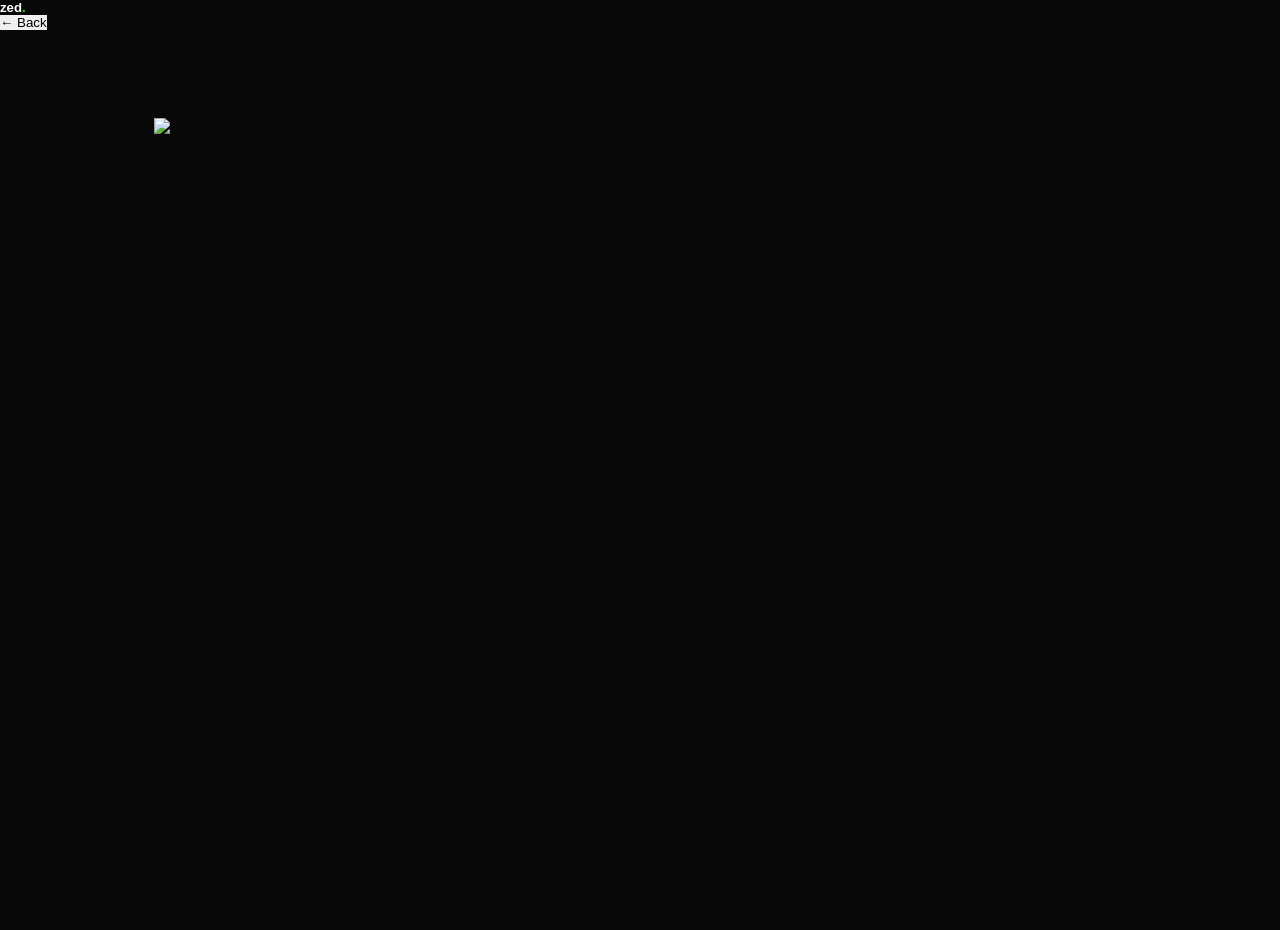
==== case.html @ 99a91a4c "Add files via upload" ====
<!DOCTYPE html>
<html lang="en">
<head>
  <meta charset="UTF-8">
  <title>Case Study</title>
  <meta name="viewport" content="width=device-width, initial-scale=1.0">
  <link rel="stylesheet" href="style.css">
</head>

<body>

<div class="transition"></div>

<header>
  <h2>zed<span>.</span></h2>

  <button class="back-btn magnetic" onclick="goBack()">← Back</button>
</header>

<section class="case">

  <h1 id="caseTitle"></h1>
  <p id="caseDesc"></p>

  <img class="case-img" src="public/inserts/brand identity (2).jpeg">

</section>

<script src="script.js"></script>
</body>
</html>
---- style.css ----
*{
    margin: 0;
    padding: 0;
    box-sizing: border-box;
    text-decoration: none;
    border: none;
    outline: none;
    scroll-behavior: smooth;
    font-family: "Poppins" , sans-serif;
}

:root{
    --bg-color:#080808;
    --second-bg-color:#131313;
    --text-color: white;
    --main-color:#15ff00;
}

html{
    font-size: 60%;
    overflow-x: hidden;
}

body{
    background: var(--bg-color);
    color: var(--text-color);
}

.header{
    position: fixed;
    top: 0;
    left: 0;
    width: 100%;
    padding: 4rem 12% 4rem;
    background: rgb(0, 0, 0, 0.3);
    backdrop-filter: blur(10px);
    display: flex;
    justify-content: space-between;
    align-items: center;
    z-index: 5;
}

.logo{
    font-size: 3rem;
    color: var(--text-color);
    font-weight: 800;
    cursor: pointer;
    transition: 0.3s ease;
}

.logo:hover{
    transform: scale(1.1);
}

.logo span{
    text-shadow:  0 0 25px var(--main-color);
}

.navbar a{
    font-size:  1.8rem;
    color: var(--text-color);
    margin-left: 4rem;
    font-weight: 500;
    transition: 0.3s ease;
    border-bottom:  3px solid transparent;
}

.navbar a:hover,
.navbar a.active{
    color: var(--main-color);
    border-bottom:  3px solid var(--main-color);
}

#menu-icon{
    font-size: 3.6rem;
    color: var(--main-color);
    display: none;
}

section{
    min-height: 100vh;
    padding: 10rem 12% 10rem;
}

.home{
    display: flex;
    align-items: center;
    justify-content: center;
    gap: 15rem;
}

.home-content{
    display: flex;
    flex-direction: column;
    align-items: baseline;
    text-align: left; 
    justify-content: center;
    margin-top: 3rem;

}

span{
    color: var(--main-color);
}

.logo span{
    color: var(--main-color);
}

.home-content h3{
    margin-bottom: 2rem;
    margin-top: 1rem;
    font-size: 3.5rem;
}


.home-content h1{
    font-size: 7rem;
    font-weight: 700;
    margin-top: 1.5rem;
    line-height: 1;
}

.home-img{
    border-radius: 50%;
}

.home-img img{
     position: relative;
     top: 3rem;
     width: 20vw;
     border-radius: 50%;
     box-shadow:  0 0 25px var(--main-color);
     cursor: pointer;
     transition:  0.4s ease-in-out;
}

.home-img img:hover{
    box-shadow:  0 0 25px var(--main-color),
                 0 0 50px var(--main-color),
                 0 0 100px var(--main-color);
}

.home-content p {
    font-size: 1.5rem;
    font-weight: 500;
    line-height: 1.8;
    max-width: 1000px;
}

.social-icons a {
    display: inline-flex;
    justify-content: center;
    align-items: center;
    width: 4.5rem;
    height: 4.5rem;
    background: transparent;
    border: 2px solid var(--main-color);
    font-size: 2.5rem;
    border-radius: 50%;
    color: var(--main-color);
    margin: 3rem 1.5rem 3rem 0;
    transition: 0.3s ease-in-out;
}

.social-icons a:hover{
    color: var(--text-color);
     transform: scale(1.3)translateY(-5px);
     box-shadow: 0 0 25px var(--main-color);
     background-color: var(--main-color);
}

.btn{
    display: inline-block;
    padding: 1rem 2.8rem;
    background: var(--main-color);
    box-shadow:  0 0 25px var(--main-color);
     border-radius: 4rem;
     font-size: 1.6rem;
     color: black;
     border: 2px solid transparent;
     letter-spacing: 0.1rem;
     font-weight: 600;
     transition: 0.3s ease-in-out;
     cursor: pointer;
}

.btn:hover{
    transform: scale(1.05);
    box-shadow: 0 0 50px var(--main-color);
}

.btn-group{
    display: flex;
    align-items: center;
    gap: 1.5rem;
}

.btn-group a:nth-of-type(2){
    background-color: black;
    color: var(--main-color);
    border: 2px solid var(--main-color);
    box-shadow:  0 0 25px transparent;
}

.btn-group a:nth-of-type(2):hover{
    box-shadow: 0 0 25px var(--main-color);
    background-color: var(--main-color);
    color: black;
}

.text-animation{
    font-size: 34px;
    font-weight: 600;
    min-width: 280px;
}

.text-animation span{

    position: relative;
}

.text-animation span::before{
    content: "web Developer";
    color: var(--main-color);
    animation: words 20s infinite;
}

.text-animation span::after{
    content: "";
    background-color: var(--bg-color);
    position: absolute;
    width: calc(100% + 8px);
    height: 100%;
    border-left:  3px solid var(--bg-color);
    right: -8px;
    animation: cursor 0.6s infinite, typing 20s steps(14) infinite;
}

@keyframes cursor{
    to{
        border-left:  2px solid var(--main-color);
    }
}

@keyframes words{
    0%,
    20%{
        content: "Frontend Designer";
    }
    21%,
    40%{
        content: "Web Designer";
    }
    41%,
    60%
    {
        content: "Graphic Designer";
    }
    61%,
    80%{
        content: "Web Developer";
    }
    81%,
    100%{
        content: "Software Tester";
    }
}

@keyframes typing{
    10%, 
    15%,
    30%,
    35%,
    50%,
    55%,
    70%,
    75%,
    90%,
    95%{
        width: 0;
    }

    5%,
    20%,
    25%,
    40%,
    45%,
    60%,
    65%,
    80%,
    85%{
        width: calc(100% + 8px);
    }
}




.heading{
    font-size: 8rem;
    text-align: center;
    margin: 5rem 0 ;
}

.education{
    padding: 100px 15px;
    background: var(--second-bg-color);
}
.education h2{
    margin-bottom: 5rem;
}

.timeline-items{
    max-width: 1200px;
    margin: auto;
    display: flex;
    flex-wrap: wrap;
    position: relative;
}

.timeline-items::before{
    content: "";
    position: absolute;
    width: 5px;
    height: 100%;
    background-color: var(--main-color);
    left: calc(50% - 1px);
}

.timeline-item{
    margin-bottom: 40px;
    width: 100%;
    position: relative;
}

.timeline-item:last-child{
    margin-bottom: 0;
}

.timeline-item:nth-child(odd){
    padding-right: calc(50% +30px);
    text-align: right;

}

.timeline-item:nth-child(even){
    padding-left: calc(50% + 30px);

}

.timeline-dot{
    height: 21px;
    width: 21px;
    background-color: var(--main-color);
    box-shadow: 0 0 25px var(--main-color),
                0 0 50px var(--main-color);
    position: relative;
    left: calc(50% - 8px);
    border-radius: 50%;
    top: 10px;
}

.timeline-date{
    font-size: 20px;
    font-weight: 800;
    color: white;
    margin: 6px 0 15px;
}

.timeline-content{
    background-color: var(--bg-color);
    border: 3px solid var(--main-color);
    padding: 30px 50px;
    border-radius: 4rem;
    box-shadow: 0 0 10px var(--main-color);
    cursor: pointer;
    transition: 0.3s ease-in-out;
}

.timeline-content:hover{
    transform: scale(1.05);
    box-shadow: 0 0 25px var(--main-color);
}
.timeline-content h3{
    font-size: 20px;
    color: white;
    margin: 0 0 10px;
    font-weight: 500;
}

.timeline-content p {
    color: white;
    font-size: 16px;
    font-weight: 300;
    line-height: 22px;
}


::-webkit-scrollbar{
    width: 15px;
}
::-webkit-scrollbar-thumb{
    background-color: var(--main-color);
}

::-webkit-scrollbar-track{
    background-color: var(--bg-color);
    width: 50px;
}

.services{
    background:  var(--bg-color);
    color: black;
}

.services h2{
    margin-bottom: 5rem;
    color: white;
}

.services-container{
    display: grid;
    grid-template-columns: repeat(2,left);
    align-items: center;
    gap: 2.5rem;
}


.services-box{
    background-color: var(--main-color);
    height: 300px;
    border-radius: 3rem;
    border:  5px solid transparent;
    cursor: pointer;
     transition: 0.4s ease-in-out;
}

.services-box:hover{
    background: white;
    color: black;
    border: 5px solid var(--main-color);
    transform: calc(1.03);
}

.services-box .services-info{
    display: flex;
    flex-direction: column;
    text-align: left;
    max-height: 200px;
    justify-content: baseline;
    padding: 5rem 5rem;
}

.services-info h4{
    font-size: 3rem;
    font-weight: 800;
    line-height: 2;
}

.services-info p{
    font-size: 1.6rem;
    font-weight: 600;
    max-height: 100px;
    line-height: 1.7;
    margin: auto;
}


.testimonials{
    background: var(--second-bg-color);
}

.testimonials-box{
    background-size: cover;
    display: flex;
    align-items: center;
    justify-content: center;
    flex-direction: column;
}

.testimonials .heading{
    margin-bottom: 5rem;

}

.testimonials-box img{
    width: 15rem;
    border-radius: 50%;
    border: 3px solid var(--main-color);
    box-shadow: 0 0 25px var(--bg-color);

}

.wrapper{
    display: grid;
    grid-template-columns: repeat(3,1fr);
    gap: 3rem;
}

.testimonials-item{

    min-height: 550px;
    max-width: 450px;
    background: rgb(0, 0, 0, 0.7);
    border: 3px solid rgb(238, 238, 238. 0.2);
    border-radius: 2rem;
    margin: 0 2rem;
    padding: 30px 60p;
    cursor: pointer;
    display: flex;
    flex-direction: column;
    align-items: center;
    justify-content: center;
    text-align: center;
    gap: 1.5rem;
    color: white;
    transition: 0.4s ease-in-out;

}


.testimonials-item:hover{
    border: 3px solid var(--main-color);
    transform: translateY(-10px) calc(1.03);
    box-shadow: 0 0 50px var(--main-color);
}

.testimonials-item h2{
    font-size: 2.8rem;
}

.testimonials-item p{
    font-size: 1.3rem;
}

#star{
    color: gold;
    font-family: 2rem;
}

.contact{
    background-color: var(--bg-color);
}

.contact h2{
    margin-bottom: 3rem;
    color: white;
}

.contact form{
    display: flex;
    align-items: center;
    justify-content: center;
    gap: 3rem;
    margin:  5rem auto;
    text-align: center;
}

.contact form .input-box{
    display: flex;
    justify-content: center;
     flex-wrap: wrap;
}

.contact form .input-box input,
.contact form textarea{
    width: 100%;
    padding: 2.5rem;
    font-size: 1.8rem;
    color: var(--text-color);
    background: var(--bg-color);
    border-radius: 2rem;
    border: 2px solid var(--second-bg-color);
    margin: 1.5rem 0;
    resize: none;
}

.contact form .btn{
     margin-top: 2rem;
}
.footer{
    position: relative;
    bottom: 0;
    width: 100%;
    padding: 40px 0;
    background-color: var(--second-bg-color);
}

.footer .social{
    text-align: center;
    padding-bottom: 25px;
    color: var(--main-color);
}


.footer .social a{
    font-size: 25px;
    color: var(--main-color);
    border: 2px solid var(--main-color);
    width: 42px;
    height: 42px;
    line-height: 42px;
    display: inline-block;
    text-align: center;
    border-radius: 50%;
    margin: 0 10px;
    transition: 0.3s ease-in-out;
}

.footer .cocial a:hover{
    transform: scale(1.2) translateY(-10px);
    background-color: var(--main-color);
    background: black;
    box-shadow: 0 0 25px var(--main-color);
}
.footer ul{
    margin-top: 0;
    padding: 0;
    font-size: 18px;
    line-height: 1.6;
    margin-bottom: 0;
    text-align: center;
}


.footer ul li a{
    color: wheat;
    border-bottom:  3px solid transparent;
     transition:  0.3s ease-in-out;
}

.footer ul li a:hover{
     border-bottom: 3px solid var(--main-color);
}

.footer ul li{
    display: inline-block;
    padding: 0 15px;
}

.footer .coptyight {
    margin-top: 50px;
     text-align: center;
     font-size: 16px;
     color: wheat;
}

@media(max-width:1285px){
    html{
        font-size: 55%;
    }
    .services-container{
        padding-bottom: 7rem;
        grid-template-columns: repeat(2,1fr);
        margin: 0 5rem;
    }
}

@media(max-width:991) {
    .header{
        padding: 2rem 3%;
    }
    section{
        padding: 10rem 3% 2rem;
    }
    .timeline-items::before{
        left: 7px;
    }
    .timeline-item:nth-child(odd){
        padding-right: 0;
        text-align: left;
    }
    .timeline-item:nth-child(odd),
    .timeline-item:nth-child(even){
        padding-left: 37px;
    }
    .timeline-dot{
        left: 0;
    }
    .services{
        padding-bottom: 7rem;
    }
    .testimonials .wrapper{
        grid-template-columns: repeat(1,1fr);
    }
    .contact form{
        flex-direction: column;
    }
    .footer{
        padding: 2rem 3%;
    }
    }
    

    @media(max-width:895px){
        #menu-icon{
            display: block;
        }
        .navbar{
            position: absolute;
            top: 100%;
            right: 0;
            width: 50%;
            padding: 1rem 3%;
            background: rgb(0, 0, 0, 0.8);
            backdrop-filter: blur(20px);
            border-bottom-left-radius: 2rem;
            border-left: 2px solid var(--main-color);
            border-bottom: 2px solid var(--main-color);
            display: none;
        }

        .navbar .active{
            display: block;

        }

        .navbar a{
            display: block;
            font-size: 2rem;
            margin: 3rem 0;
            color: white;
        }

        .home{
            flex-direction: column-reverse;
            margin: 5rem 4rem;
        }
        .home-content h3{
            font-size: 2.6rem;

        }
        .home-content h1{
            font-size: 8rem;
            margin-top: 3rem;
        }

        .home-content p{
            max-width: 600px;
            margin: 0 auto;
        }
        .home-img img{
            width: 56vw;
        }
        .services h2{
            margin-bottom:  3rem;
        }
        .services-container{
            grid-template-columns: repeat(1,1fr);
        }

    }
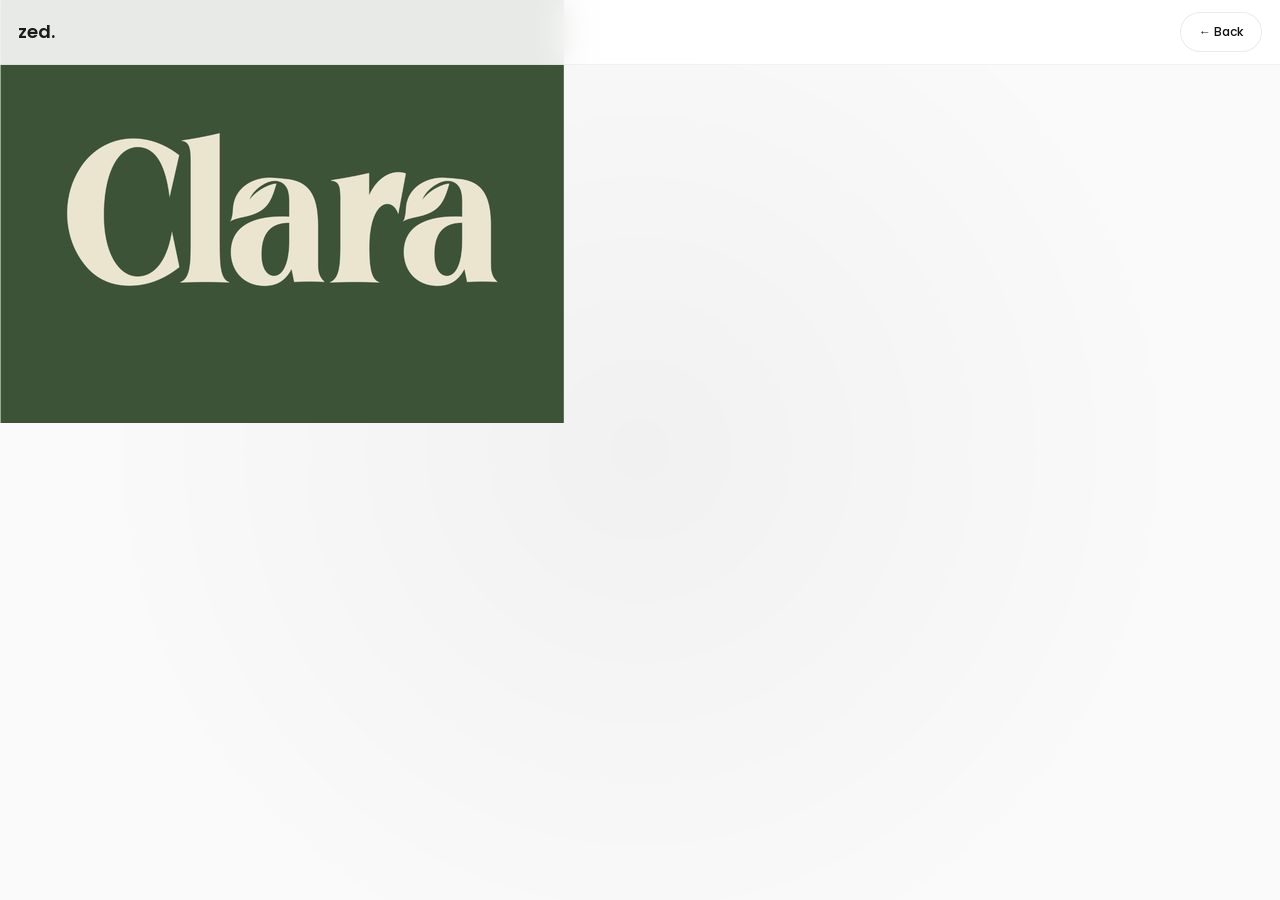
==== commit fe6da203: "Upgrade and fix: modern meta/OG tags, a11y, responsive CSS, JS bug fixes, READMEs; build fixes for a" ====
--- a/case.html
+++ b/case.html
@@ -2,12 +2,22 @@
 <html lang="en">
 <head>
   <meta charset="UTF-8">
-  <title>Case Study</title>
+  <title>Case Study — Zed | Graphic Designer</title>
   <meta name="viewport" content="width=device-width, initial-scale=1.0">
+  <meta name="description" content="Case study of a design project by Zed.">
+  <meta property="og:title" content="Case Study — Zed | Graphic Designer">
+  <meta property="og:description" content="Case study of a design project by Zed.">
+  <meta property="og:type" content="website">
+  <meta name="twitter:card" content="summary_large_image">
+  <meta name="twitter:title" content="Case Study — Zed | Graphic Designer">
+  <meta name="twitter:description" content="Case study of a design project by Zed.">
+  <link rel="icon" href="data:image/svg+xml,%3Csvg xmlns='http://www.w3.org/2000/svg' viewBox='0 0 64 64'%3E%3Crect width='64' height='64' rx='12' fill='%23080808'/%3E%3Ctext x='32' y='44' font-family='Arial' font-size='40' font-weight='700' fill='%2315ff00' text-anchor='middle'%3EZ%3C/text%3E%3C/svg%3E">
   <link rel="stylesheet" href="style.css">
 </head>
 
 <body>
+
+<a href="#main-content" class="skip-link">Skip to main content</a>
 
 <div class="transition"></div>
 
@@ -17,14 +27,18 @@
   <button class="back-btn magnetic" onclick="goBack()">← Back</button>
 </header>
 
+<main id="main-content">
+
 <section class="case">
 
   <h1 id="caseTitle"></h1>
   <p id="caseDesc"></p>
 
-  <img class="case-img" src="public/inserts/brand identity (2).jpeg">
+  <img class="case-img" src="brand identity (2).jpeg" alt="Case study of the brand identity project">
 
 </section>
+
+</main>
 
 <script src="script.js"></script>
 </body>
--- a/style.css
+++ b/style.css
@@ -1,777 +1,521 @@
-*{
-    margin: 0;
-    padding: 0;
-    box-sizing: border-box;
-    text-decoration: none;
-    border: none;
-    outline: none;
-    scroll-behavior: smooth;
-    font-family: "Poppins" , sans-serif;
-}
-
-:root{
-    --bg-color:#080808;
-    --second-bg-color:#131313;
-    --text-color: white;
-    --main-color:#15ff00;
-}
-
-html{
-    font-size: 60%;
-    overflow-x: hidden;
-}
-
-body{
-    background: var(--bg-color);
-    color: var(--text-color);
-}
-
-.header{
-    position: fixed;
-    top: 0;
-    left: 0;
-    width: 100%;
-    padding: 4rem 12% 4rem;
-    background: rgb(0, 0, 0, 0.3);
-    backdrop-filter: blur(10px);
+@import url('https://fonts.googleapis.com/css2?family=Poppins:wght@300;500;600&display=swap');
+
+/* =========================
+   RESET
+========================= */
+* {
+  margin: 0;
+  padding: 0;
+  box-sizing: border-box;
+  font-family: 'Poppins', sans-serif;
+}
+
+html {
+  scroll-behavior: smooth;
+}
+
+body {
+  background: #fafafa;
+  color: #1a1a1a;
+  overflow-x: hidden;
+  line-height: 1.6;
+  font-weight: 300;
+  font-size: 16px;
+}
+
+/* soft background glow */
+body::before {
+  content: "";
+  position: fixed;
+  inset: 0;
+  background: radial-gradient(circle at center, rgba(0,0,0,0.035), transparent 70%);
+  z-index: 0;
+  pointer-events: none;
+}
+
+/* =========================
+   GLOBAL LAYER
+========================= */
+header,
+.hero,
+.section,
+.cta,
+footer,
+.work,
+.case {
+  position: relative;
+  z-index: 10;
+}
+
+/* =========================
+   HEADER
+========================= */
+header {
+  position: fixed;
+  top: 0;
+  width: 100%;
+  padding: 12px 18px;
+
+  display: flex;
+  justify-content: space-between;
+  align-items: center;
+
+  background: rgba(255,255,255,0.88);
+  backdrop-filter: blur(16px);
+  border-bottom: 1px solid rgba(0,0,0,0.05);
+
+  z-index: 1000;
+}
+
+header h2 {
+  font-size: 18px;
+  font-weight: 600;
+}
+
+/* NAV */
+nav {
+  display: flex;
+  gap: 14px;
+}
+
+nav a {
+  text-decoration: none;
+  font-size: 13px;
+  color: #222;
+  opacity: 0.65;
+  transition: 0.2s;
+}
+
+nav a:hover {
+  opacity: 1;
+}
+
+/* MOBILE MENU */
+.menu-toggle {
+  display: none;
+  font-size: 26px;
+  cursor: pointer;
+}
+
+/* =========================
+   HERO
+========================= */
+.hero {
+  min-height: 90vh;
+  display: flex;
+  flex-direction: column;
+  justify-content: center;
+  align-items: center;
+  text-align: center;
+
+  padding: 110px 18px 40px;
+  gap: 12px;
+}
+
+.hero h1 {
+  font-size: clamp(28px, 6vw, 52px);
+  font-weight: 600;
+  line-height: 1.05;
+  letter-spacing: -0.5px;
+}
+
+.hero p {
+  margin-top: 10px;
+  font-size: 14px;
+  color: #555;
+  max-width: 520px;
+  line-height: 1.7;
+}
+
+/* =========================
+   SECTIONS
+========================= */
+.section {
+  padding: 60px 18px;
+  text-align: center;
+  display: flex;
+  flex-direction: column;
+  align-items: center;
+  gap: 10px;
+}
+
+.section h2 {
+  font-size: 20px;
+  margin-bottom: 10px;
+}
+
+.section p {
+  max-width: 600px;
+  color: #555;
+  line-height: 1.7;
+}
+
+/* =========================
+   BUTTONS
+========================= */
+button,
+.hero-button {
+  padding: 10px 18px;
+  border-radius: 999px;
+
+  background: rgba(255,255,255,0.65);
+  border: 1px solid rgba(0,0,0,0.08);
+
+  color: #111;
+  font-size: 12px;
+  font-weight: 500;
+
+  cursor: pointer;
+  transition: 0.25s ease;
+}
+
+button:hover,
+.hero-button:hover {
+  transform: translateY(-3px) scale(1.02);
+  background: rgba(255,255,255,0.9);
+}
+
+/* =========================
+   CTA SECTION
+========================= */
+.cta {
+  width: 100%;
+  padding: 80px 20px;
+
+  display: flex;
+  flex-direction: column;
+  align-items: center;
+  justify-content: center;
+
+  text-align: center;
+
+  background: #0b0b0b;
+  color: #fff;
+  gap: 12px;
+}
+
+.cta h2 {
+  font-size: clamp(22px, 4vw, 34px);
+  line-height: 1.2;
+}
+
+.cta p {
+  max-width: 600px;
+  color: rgba(255,255,255,0.75);
+  line-height: 1.7;
+}
+
+.cta button {
+  background: #fff;
+  color: #000;
+  border: none;
+}
+
+/* =========================
+   CONTACT
+========================= */
+.contact {
+  text-align: center;
+}
+
+.contact input,
+.contact textarea {
+  width: 100%;
+  margin-top: 10px;
+  padding: 12px;
+
+  border-radius: 10px;
+  border: 1px solid rgba(0,0,0,0.12);
+
+  background: #fff;
+  color: #111;
+  font-size: 14px;
+}
+
+.contact textarea {
+  min-height: 120px;
+}
+
+/* SEND BUTTON (BLACK FIX) */
+.contact button {
+  background: #000;
+  color: #fff;
+  border: none;
+}
+
+/* =========================
+   PORTFOLIO
+========================= */
+.portfolio {
+  display: grid;
+  grid-template-columns: repeat(auto-fit, minmax(220px, 1fr));
+  gap: 14px;
+  max-width: 1100px;
+  margin: auto;
+}
+
+.card {
+  border-radius: 14px;
+  overflow: hidden;
+  background: #fff;
+  border: 1px solid rgba(0,0,0,0.06);
+  box-shadow: 0 10px 25px rgba(0,0,0,0.06);
+  transition: 0.25s ease;
+}
+
+.card:hover {
+  transform: translateY(-5px);
+  box-shadow: 0 18px 40px rgba(0,0,0,0.12);
+}
+
+.card img {
+  width: 100%;
+  display: block;
+}
+
+.card h3 {
+  padding: 10px 12px;
+  font-size: 13px;
+  font-weight: 500;
+}
+
+/* =========================
+   WORK GRID
+========================= */
+.work {
+  padding: 90px 16px 50px;
+  text-align: center;
+}
+
+.work-grid {
+  display: grid;
+  grid-template-columns: repeat(4, 1fr);
+  gap: 14px;
+  max-width: 1200px;
+  margin: auto;
+}
+
+.work-card {
+  border-radius: 14px;
+  overflow: hidden;
+  background: #fff;
+  box-shadow: 0 10px 25px rgba(0,0,0,0.06);
+}
+
+.work-card img {
+  width: 100%;
+  height: 220px;
+  object-fit: cover;
+}
+
+.work-card h3 {
+  padding: 10px 12px 4px;
+  font-size: 13px;
+}
+
+.work-card p {
+  padding: 0 12px 12px;
+  font-size: 12px;
+  color: #666;
+  line-height: 1.5;
+}
+
+/* =========================
+   FOOTER
+========================= */
+footer {
+  text-align: center;
+  padding: 25px;
+  font-size: 12px;
+  color: #888;
+}
+
+/* =========================
+   RESPONSIVE
+========================= */
+@media (max-width: 768px) {
+
+  .hero h1 {
+    font-size: 34px;
+  }
+
+  nav {
+    display: none;
+    position: absolute;
+    top: 60px;
+    right: 10px;
+    flex-direction: column;
+    background: #fff;
+    padding: 12px;
+    border-radius: 12px;
+    box-shadow: 0 10px 30px rgba(0,0,0,0.1);
+  }
+
+  nav.active {
     display: flex;
-    justify-content: space-between;
-    align-items: center;
-    z-index: 5;
-}
-
-.logo{
-    font-size: 3rem;
-    color: var(--text-color);
-    font-weight: 800;
-    cursor: pointer;
-    transition: 0.3s ease;
-}
-
-.logo:hover{
-    transform: scale(1.1);
-}
-
-.logo span{
-    text-shadow:  0 0 25px var(--main-color);
-}
-
-.navbar a{
-    font-size:  1.8rem;
-    color: var(--text-color);
-    margin-left: 4rem;
-    font-weight: 500;
-    transition: 0.3s ease;
-    border-bottom:  3px solid transparent;
-}
-
-.navbar a:hover,
-.navbar a.active{
-    color: var(--main-color);
-    border-bottom:  3px solid var(--main-color);
-}
-
-#menu-icon{
-    font-size: 3.6rem;
-    color: var(--main-color);
-    display: none;
-}
-
-section{
-    min-height: 100vh;
-    padding: 10rem 12% 10rem;
-}
-
-.home{
-    display: flex;
-    align-items: center;
-    justify-content: center;
-    gap: 15rem;
-}
-
-.home-content{
-    display: flex;
-    flex-direction: column;
-    align-items: baseline;
-    text-align: left; 
-    justify-content: center;
-    margin-top: 3rem;
-
-}
-
-span{
-    color: var(--main-color);
-}
-
-.logo span{
-    color: var(--main-color);
-}
-
-.home-content h3{
-    margin-bottom: 2rem;
-    margin-top: 1rem;
-    font-size: 3.5rem;
-}
-
-
-.home-content h1{
-    font-size: 7rem;
-    font-weight: 700;
-    margin-top: 1.5rem;
-    line-height: 1;
-}
-
-.home-img{
-    border-radius: 50%;
-}
-
-.home-img img{
-     position: relative;
-     top: 3rem;
-     width: 20vw;
-     border-radius: 50%;
-     box-shadow:  0 0 25px var(--main-color);
-     cursor: pointer;
-     transition:  0.4s ease-in-out;
-}
-
-.home-img img:hover{
-    box-shadow:  0 0 25px var(--main-color),
-                 0 0 50px var(--main-color),
-                 0 0 100px var(--main-color);
-}
-
-.home-content p {
-    font-size: 1.5rem;
-    font-weight: 500;
-    line-height: 1.8;
-    max-width: 1000px;
-}
-
-.social-icons a {
-    display: inline-flex;
-    justify-content: center;
-    align-items: center;
-    width: 4.5rem;
-    height: 4.5rem;
-    background: transparent;
-    border: 2px solid var(--main-color);
-    font-size: 2.5rem;
-    border-radius: 50%;
-    color: var(--main-color);
-    margin: 3rem 1.5rem 3rem 0;
-    transition: 0.3s ease-in-out;
-}
-
-.social-icons a:hover{
-    color: var(--text-color);
-     transform: scale(1.3)translateY(-5px);
-     box-shadow: 0 0 25px var(--main-color);
-     background-color: var(--main-color);
-}
-
-.btn{
-    display: inline-block;
-    padding: 1rem 2.8rem;
-    background: var(--main-color);
-    box-shadow:  0 0 25px var(--main-color);
-     border-radius: 4rem;
-     font-size: 1.6rem;
-     color: black;
-     border: 2px solid transparent;
-     letter-spacing: 0.1rem;
-     font-weight: 600;
-     transition: 0.3s ease-in-out;
-     cursor: pointer;
-}
-
-.btn:hover{
-    transform: scale(1.05);
-    box-shadow: 0 0 50px var(--main-color);
-}
-
-.btn-group{
-    display: flex;
-    align-items: center;
-    gap: 1.5rem;
-}
-
-.btn-group a:nth-of-type(2){
-    background-color: black;
-    color: var(--main-color);
-    border: 2px solid var(--main-color);
-    box-shadow:  0 0 25px transparent;
-}
-
-.btn-group a:nth-of-type(2):hover{
-    box-shadow: 0 0 25px var(--main-color);
-    background-color: var(--main-color);
-    color: black;
-}
-
-.text-animation{
-    font-size: 34px;
-    font-weight: 600;
-    min-width: 280px;
-}
-
-.text-animation span{
-
-    position: relative;
-}
-
-.text-animation span::before{
-    content: "web Developer";
-    color: var(--main-color);
-    animation: words 20s infinite;
-}
-
-.text-animation span::after{
-    content: "";
-    background-color: var(--bg-color);
-    position: absolute;
-    width: calc(100% + 8px);
-    height: 100%;
-    border-left:  3px solid var(--bg-color);
-    right: -8px;
-    animation: cursor 0.6s infinite, typing 20s steps(14) infinite;
-}
-
-@keyframes cursor{
-    to{
-        border-left:  2px solid var(--main-color);
-    }
-}
-
-@keyframes words{
-    0%,
-    20%{
-        content: "Frontend Designer";
-    }
-    21%,
-    40%{
-        content: "Web Designer";
-    }
-    41%,
-    60%
-    {
-        content: "Graphic Designer";
-    }
-    61%,
-    80%{
-        content: "Web Developer";
-    }
-    81%,
-    100%{
-        content: "Software Tester";
-    }
-}
-
-@keyframes typing{
-    10%, 
-    15%,
-    30%,
-    35%,
-    50%,
-    55%,
-    70%,
-    75%,
-    90%,
-    95%{
-        width: 0;
-    }
-
-    5%,
-    20%,
-    25%,
-    40%,
-    45%,
-    60%,
-    65%,
-    80%,
-    85%{
-        width: calc(100% + 8px);
-    }
-}
-
-
-
-
-.heading{
-    font-size: 8rem;
-    text-align: center;
-    margin: 5rem 0 ;
-}
-
-.education{
-    padding: 100px 15px;
-    background: var(--second-bg-color);
-}
-.education h2{
-    margin-bottom: 5rem;
-}
-
-.timeline-items{
-    max-width: 1200px;
-    margin: auto;
-    display: flex;
-    flex-wrap: wrap;
-    position: relative;
-}
-
-.timeline-items::before{
-    content: "";
-    position: absolute;
-    width: 5px;
-    height: 100%;
-    background-color: var(--main-color);
-    left: calc(50% - 1px);
-}
-
-.timeline-item{
-    margin-bottom: 40px;
-    width: 100%;
-    position: relative;
-}
-
-.timeline-item:last-child{
-    margin-bottom: 0;
-}
-
-.timeline-item:nth-child(odd){
-    padding-right: calc(50% +30px);
-    text-align: right;
-
-}
-
-.timeline-item:nth-child(even){
-    padding-left: calc(50% + 30px);
-
-}
-
-.timeline-dot{
-    height: 21px;
-    width: 21px;
-    background-color: var(--main-color);
-    box-shadow: 0 0 25px var(--main-color),
-                0 0 50px var(--main-color);
-    position: relative;
-    left: calc(50% - 8px);
-    border-radius: 50%;
-    top: 10px;
-}
-
-.timeline-date{
-    font-size: 20px;
-    font-weight: 800;
-    color: white;
-    margin: 6px 0 15px;
-}
-
-.timeline-content{
-    background-color: var(--bg-color);
-    border: 3px solid var(--main-color);
-    padding: 30px 50px;
-    border-radius: 4rem;
-    box-shadow: 0 0 10px var(--main-color);
-    cursor: pointer;
-    transition: 0.3s ease-in-out;
-}
-
-.timeline-content:hover{
-    transform: scale(1.05);
-    box-shadow: 0 0 25px var(--main-color);
-}
-.timeline-content h3{
-    font-size: 20px;
-    color: white;
-    margin: 0 0 10px;
-    font-weight: 500;
-}
-
-.timeline-content p {
-    color: white;
-    font-size: 16px;
-    font-weight: 300;
-    line-height: 22px;
-}
-
-
-::-webkit-scrollbar{
-    width: 15px;
-}
-::-webkit-scrollbar-thumb{
-    background-color: var(--main-color);
-}
-
-::-webkit-scrollbar-track{
-    background-color: var(--bg-color);
-    width: 50px;
-}
-
-.services{
-    background:  var(--bg-color);
-    color: black;
-}
-
-.services h2{
-    margin-bottom: 5rem;
-    color: white;
-}
-
-.services-container{
-    display: grid;
-    grid-template-columns: repeat(2,left);
-    align-items: center;
-    gap: 2.5rem;
-}
-
-
-.services-box{
-    background-color: var(--main-color);
-    height: 300px;
-    border-radius: 3rem;
-    border:  5px solid transparent;
-    cursor: pointer;
-     transition: 0.4s ease-in-out;
-}
-
-.services-box:hover{
-    background: white;
-    color: black;
-    border: 5px solid var(--main-color);
-    transform: calc(1.03);
-}
-
-.services-box .services-info{
-    display: flex;
-    flex-direction: column;
-    text-align: left;
-    max-height: 200px;
-    justify-content: baseline;
-    padding: 5rem 5rem;
-}
-
-.services-info h4{
-    font-size: 3rem;
-    font-weight: 800;
-    line-height: 2;
-}
-
-.services-info p{
-    font-size: 1.6rem;
-    font-weight: 600;
-    max-height: 100px;
-    line-height: 1.7;
-    margin: auto;
-}
-
-
-.testimonials{
-    background: var(--second-bg-color);
-}
-
-.testimonials-box{
-    background-size: cover;
-    display: flex;
-    align-items: center;
-    justify-content: center;
-    flex-direction: column;
-}
-
-.testimonials .heading{
-    margin-bottom: 5rem;
-
-}
-
-.testimonials-box img{
-    width: 15rem;
-    border-radius: 50%;
-    border: 3px solid var(--main-color);
-    box-shadow: 0 0 25px var(--bg-color);
-
-}
-
-.wrapper{
-    display: grid;
-    grid-template-columns: repeat(3,1fr);
-    gap: 3rem;
-}
-
-.testimonials-item{
-
-    min-height: 550px;
-    max-width: 450px;
-    background: rgb(0, 0, 0, 0.7);
-    border: 3px solid rgb(238, 238, 238. 0.2);
-    border-radius: 2rem;
-    margin: 0 2rem;
-    padding: 30px 60p;
-    cursor: pointer;
-    display: flex;
-    flex-direction: column;
-    align-items: center;
-    justify-content: center;
-    text-align: center;
-    gap: 1.5rem;
-    color: white;
-    transition: 0.4s ease-in-out;
-
-}
-
-
-.testimonials-item:hover{
-    border: 3px solid var(--main-color);
-    transform: translateY(-10px) calc(1.03);
-    box-shadow: 0 0 50px var(--main-color);
-}
-
-.testimonials-item h2{
-    font-size: 2.8rem;
-}
-
-.testimonials-item p{
-    font-size: 1.3rem;
-}
-
-#star{
-    color: gold;
-    font-family: 2rem;
-}
-
-.contact{
-    background-color: var(--bg-color);
-}
-
-.contact h2{
-    margin-bottom: 3rem;
-    color: white;
-}
-
-.contact form{
-    display: flex;
-    align-items: center;
-    justify-content: center;
-    gap: 3rem;
-    margin:  5rem auto;
-    text-align: center;
-}
-
-.contact form .input-box{
-    display: flex;
-    justify-content: center;
-     flex-wrap: wrap;
-}
-
-.contact form .input-box input,
-.contact form textarea{
-    width: 100%;
-    padding: 2.5rem;
-    font-size: 1.8rem;
-    color: var(--text-color);
-    background: var(--bg-color);
-    border-radius: 2rem;
-    border: 2px solid var(--second-bg-color);
-    margin: 1.5rem 0;
-    resize: none;
-}
-
-.contact form .btn{
-     margin-top: 2rem;
-}
-.footer{
-    position: relative;
-    bottom: 0;
-    width: 100%;
-    padding: 40px 0;
-    background-color: var(--second-bg-color);
-}
-
-.footer .social{
-    text-align: center;
-    padding-bottom: 25px;
-    color: var(--main-color);
-}
-
-
-.footer .social a{
-    font-size: 25px;
-    color: var(--main-color);
-    border: 2px solid var(--main-color);
-    width: 42px;
-    height: 42px;
-    line-height: 42px;
-    display: inline-block;
-    text-align: center;
-    border-radius: 50%;
-    margin: 0 10px;
-    transition: 0.3s ease-in-out;
-}
-
-.footer .cocial a:hover{
-    transform: scale(1.2) translateY(-10px);
-    background-color: var(--main-color);
-    background: black;
-    box-shadow: 0 0 25px var(--main-color);
-}
-.footer ul{
-    margin-top: 0;
-    padding: 0;
-    font-size: 18px;
-    line-height: 1.6;
-    margin-bottom: 0;
-    text-align: center;
-}
-
-
-.footer ul li a{
-    color: wheat;
-    border-bottom:  3px solid transparent;
-     transition:  0.3s ease-in-out;
-}
-
-.footer ul li a:hover{
-     border-bottom: 3px solid var(--main-color);
-}
-
-.footer ul li{
-    display: inline-block;
-    padding: 0 15px;
-}
-
-.footer .coptyight {
-    margin-top: 50px;
-     text-align: center;
-     font-size: 16px;
-     color: wheat;
-}
-
-@media(max-width:1285px){
-    html{
-        font-size: 55%;
-    }
-    .services-container{
-        padding-bottom: 7rem;
-        grid-template-columns: repeat(2,1fr);
-        margin: 0 5rem;
-    }
-}
-
-@media(max-width:991) {
-    .header{
-        padding: 2rem 3%;
-    }
-    section{
-        padding: 10rem 3% 2rem;
-    }
-    .timeline-items::before{
-        left: 7px;
-    }
-    .timeline-item:nth-child(odd){
-        padding-right: 0;
-        text-align: left;
-    }
-    .timeline-item:nth-child(odd),
-    .timeline-item:nth-child(even){
-        padding-left: 37px;
-    }
-    .timeline-dot{
-        left: 0;
-    }
-    .services{
-        padding-bottom: 7rem;
-    }
-    .testimonials .wrapper{
-        grid-template-columns: repeat(1,1fr);
-    }
-    .contact form{
-        flex-direction: column;
-    }
-    .footer{
-        padding: 2rem 3%;
-    }
-    }
-    
-
-    @media(max-width:895px){
-        #menu-icon{
-            display: block;
-        }
-        .navbar{
-            position: absolute;
-            top: 100%;
-            right: 0;
-            width: 50%;
-            padding: 1rem 3%;
-            background: rgb(0, 0, 0, 0.8);
-            backdrop-filter: blur(20px);
-            border-bottom-left-radius: 2rem;
-            border-left: 2px solid var(--main-color);
-            border-bottom: 2px solid var(--main-color);
-            display: none;
-        }
-
-        .navbar .active{
-            display: block;
-
-        }
-
-        .navbar a{
-            display: block;
-            font-size: 2rem;
-            margin: 3rem 0;
-            color: white;
-        }
-
-        .home{
-            flex-direction: column-reverse;
-            margin: 5rem 4rem;
-        }
-        .home-content h3{
-            font-size: 2.6rem;
-
-        }
-        .home-content h1{
-            font-size: 8rem;
-            margin-top: 3rem;
-        }
-
-        .home-content p{
-            max-width: 600px;
-            margin: 0 auto;
-        }
-        .home-img img{
-            width: 56vw;
-        }
-        .services h2{
-            margin-bottom:  3rem;
-        }
-        .services-container{
-            grid-template-columns: repeat(1,1fr);
-        }
-
-    }
-
-
-
-
-
-
-
-
-
-
-
-
-
-
-
-
-
-
-
-
-
-
-
-
+  }
+
+  .menu-toggle {
+    display: block;
+  }
+
+  .work-grid {
+    grid-template-columns: repeat(2, 1fr);
+  }
+}
+
+@media (max-width: 480px) {
+
+  .work-grid {
+    grid-template-columns: 1fr;
+  }
+
+  .portfolio {
+    grid-template-columns: 1fr;
+  }
+
+  .hero {
+    padding-top: 120px;
+  }
+}
+/* =========================
+   WIPE REVEAL STYLE
+========================= */
+
+.reveal {
+  overflow: hidden;
+}
+
+/* line wrapper */
+.reveal-line {
+  position: relative;
+  display: inline-block;
+  overflow: hidden;
+}
+
+/* TEXT */
+.reveal-text {
+  display: inline-block;
+  position: relative;
+  z-index: 2;
+  opacity: 0;
+  animation: textAppear 0.6s ease forwards;
+}
+
+/* BLACK BOX */
+.reveal-box {
+  background: #000;
+  color: #fff;
+  padding: 6px 14px;
+  border-radius: 6px;
+}
+
+/* WIPE LAYER */
+.reveal-line::after {
+  content: "";
+  position: absolute;
+  inset: 0;
+  background: #000;
+  transform: translateX(0);
+  z-index: 3;
+
+  animation: wipe 0.9s ease forwards;
+}
+
+/* SECOND LINE (lighter wipe) */
+.reveal-line:nth-child(2)::after {
+  background: #111;
+  animation-delay: 0.2s;
+}
+
+.reveal-line:nth-child(2) .reveal-text {
+  animation-delay: 0.2s;
+}
+
+/* PARAGRAPH */
+p.reveal {
+  opacity: 0;
+  transform: translateY(15px);
+  animation: fadeUp 0.8s ease forwards;
+  animation-delay: 0.6s;
+}
+
+/* =========================
+   ANIMATIONS
+========================= */
+
+@keyframes wipe {
+  100% {
+    transform: translateX(100%);
+  }
+}
+
+@keyframes textAppear {
+  to {
+    opacity: 1;
+  }
+}
+
+@keyframes fadeUp {
+  to {
+    opacity: 1;
+    transform: translateY(0);
+  }
+}
+
+/* =========================
+   TEXT POLISH
+========================= */
+
+h1.reveal {
+  font-size: clamp(28px, 6vw, 52px);
+  line-height: 1.05;
+}
+
+p.reveal {
+  margin-top: 14px;
+  font-size: 14px;
+  color: #555;
+  max-width: 520px;
+}
+/* =========================
+   ACCESSIBILITY
+========================= */
+:focus-visible{
+  outline: 2px solid var(--main-color);
+  outline-offset: 3px;
+}
+:focus:not(:focus-visible){
+  outline: none;
+}
+.skip-link{
+  position: absolute;
+  top: -48px;
+  left: 16px;
+  z-index: 10000;
+  background: var(--main-color);
+  color: #080808;
+  padding: 10px 16px;
+  border-radius: 0 0 10px 10px;
+  font-size: 14px;
+  font-weight: 600;
+  transition: top 0.2s ease;
+}
+.skip-link:focus{
+  top: 0;
+}
+@media (prefers-reduced-motion: reduce){
+  html{
+    scroll-behavior: auto;
+  }
+  *,
+  *::before,
+  *::after{
+    animation-duration: 0.01ms !important;
+    animation-iteration-count: 1 !important;
+    transition-duration: 0.01ms !important;
+  }
+  .skip-link{
+    transition: none;
+  }
+}
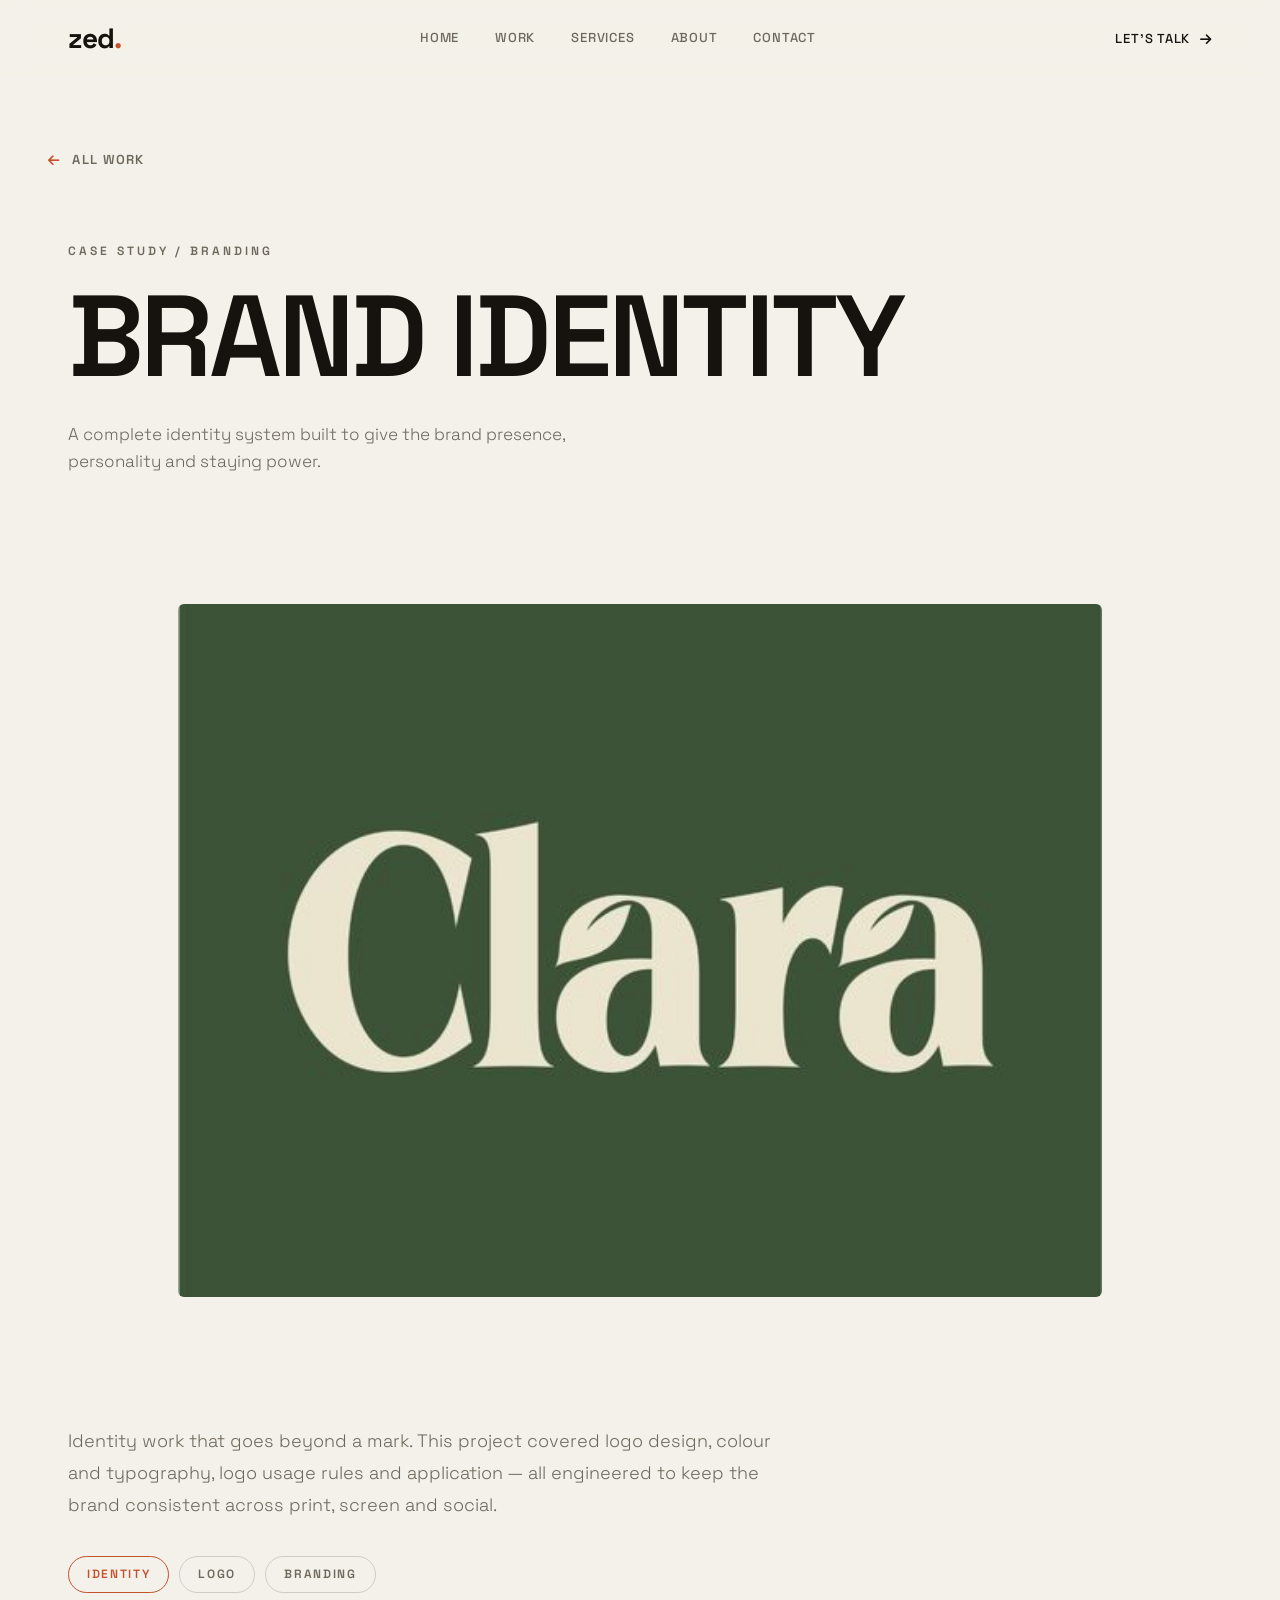
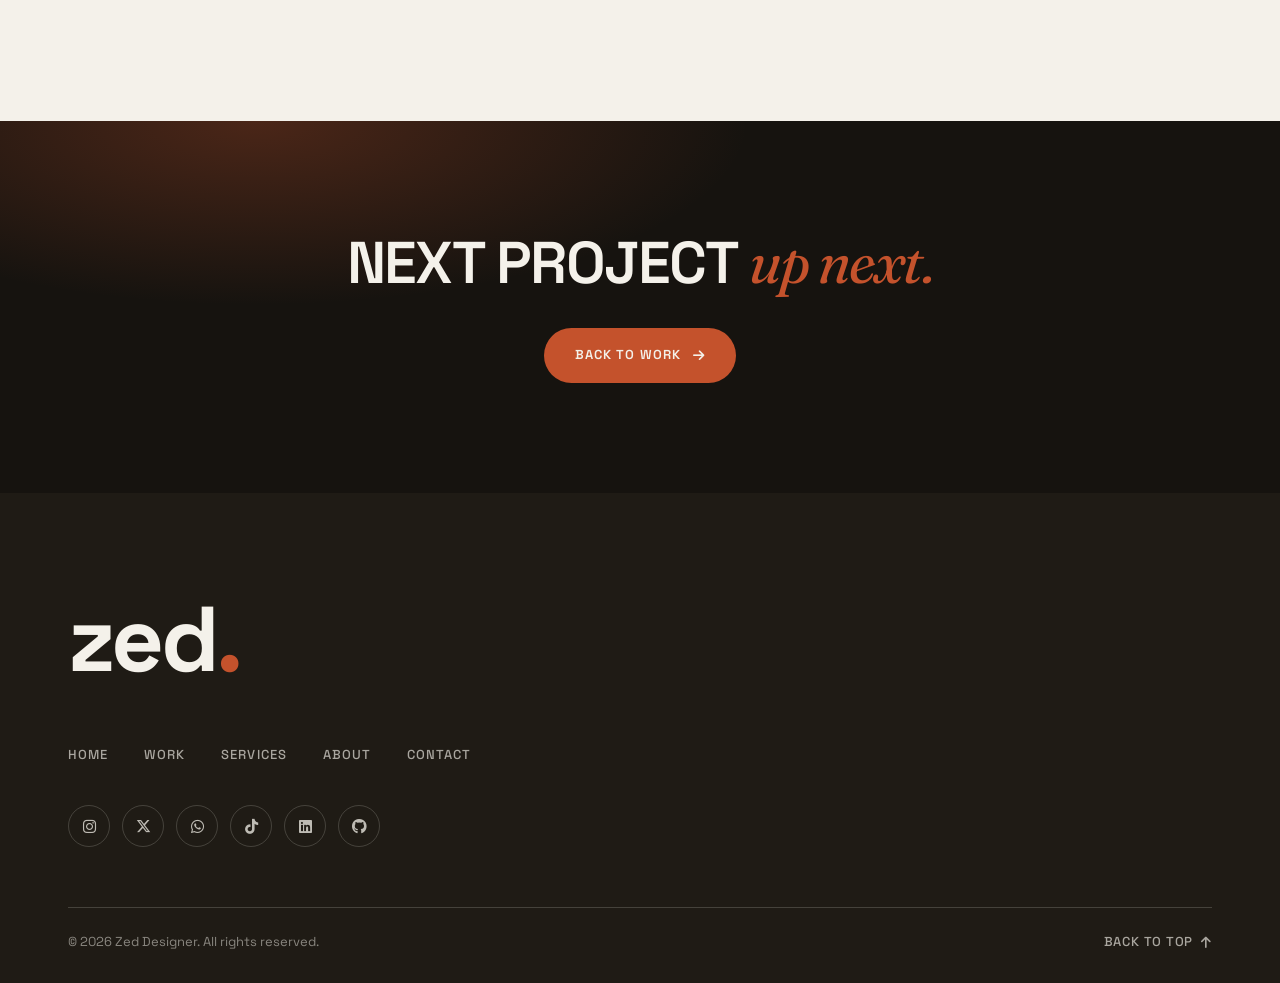
==== commit 7c03c7ef: "Full visual redesign" ====
--- a/case.html
+++ b/case.html
@@ -1,45 +1,115 @@
-<!DOCTYPE html>
-<html lang="en">
-<head>
-  <meta charset="UTF-8">
-  <title>Case Study — Zed | Graphic Designer</title>
-  <meta name="viewport" content="width=device-width, initial-scale=1.0">
-  <meta name="description" content="Case study of a design project by Zed.">
-  <meta property="og:title" content="Case Study — Zed | Graphic Designer">
-  <meta property="og:description" content="Case study of a design project by Zed.">
-  <meta property="og:type" content="website">
-  <meta name="twitter:card" content="summary_large_image">
-  <meta name="twitter:title" content="Case Study — Zed | Graphic Designer">
-  <meta name="twitter:description" content="Case study of a design project by Zed.">
-  <link rel="icon" href="data:image/svg+xml,%3Csvg xmlns='http://www.w3.org/2000/svg' viewBox='0 0 64 64'%3E%3Crect width='64' height='64' rx='12' fill='%23080808'/%3E%3Ctext x='32' y='44' font-family='Arial' font-size='40' font-weight='700' fill='%2315ff00' text-anchor='middle'%3EZ%3C/text%3E%3C/svg%3E">
-  <link rel="stylesheet" href="style.css">
-</head>
-
-<body>
-
-<a href="#main-content" class="skip-link">Skip to main content</a>
-
-<div class="transition"></div>
-
-<header>
-  <h2>zed<span>.</span></h2>
-
-  <button class="back-btn magnetic" onclick="goBack()">← Back</button>
-</header>
-
-<main id="main-content">
-
-<section class="case">
-
-  <h1 id="caseTitle"></h1>
-  <p id="caseDesc"></p>
-
-  <img class="case-img" src="brand identity (2).jpeg" alt="Case study of the brand identity project">
-
-</section>
-
-</main>
-
-<script src="script.js"></script>
-</body>
+<!DOCTYPE html>
+<html lang="en">
+<head>
+  <meta charset="UTF-8">
+  <meta name="viewport" content="width=device-width, initial-scale=1.0">
+  <title>Case Study — Zed | Graphic Designer</title>
+  <meta name="description" content="A closer look at a design project by Zed.">
+  <meta property="og:title" content="Case Study — Zed | Graphic Designer">
+  <meta property="og:description" content="A closer look at a design project by Zed.">
+  <meta property="og:type" content="website">
+  <meta name="twitter:card" content="summary_large_image">
+  <link rel="icon" href="data:image/svg+xml,%3Csvg xmlns='http://www.w3.org/2000/svg' viewBox='0 0 64 64'%3E%3Crect width='64' height='64' rx='14' fill='%2316130f'/%3E%3Ctext x='32' y='45' font-family='Georgia' font-size='38' font-weight='600' font-style='italic' fill='%23f4f1ea' text-anchor='middle'%3Ezed%3C/text%3E%3C/svg%3E">
+  <link rel="preconnect" href="https://fonts.googleapis.com">
+  <link rel="preconnect" href="https://fonts.gstatic.com" crossorigin>
+  <link href="https://fonts.googleapis.com/css2?family=Fraunces:ital,opsz,wght@1,9..144,300;1,9..144,400;1,9..144,500&family=Space+Grotesk:wght@300;400;500;600;700&display=swap" rel="stylesheet">
+  <link rel="stylesheet" href="https://cdnjs.cloudflare.com/ajax/libs/font-awesome/6.5.0/css/all.min.css">
+  <link rel="stylesheet" href="style.css">
+</head>
+
+<body class="page-case">
+
+  <a class="skip-link" href="#main">Skip to main content</a>
+  <div class="transition" aria-hidden="true"></div>
+
+  <header class="site-header" id="siteHeader">
+    <div class="container header-inner">
+      <a class="logo" href="index.html" aria-label="Zed — home">
+        <span>zed</span><i>.</i>
+      </a>
+
+      <nav class="nav" id="nav" aria-label="Main navigation">
+        <a href="index.html">Home</a>
+        <a href="work.html">Work</a>
+        <a href="index.html#services">Services</a>
+        <a href="index.html#about">About</a>
+        <a href="index.html#contact">Contact</a>
+      </nav>
+
+      <div class="header-cta">
+        <a class="link-arrow" href="index.html#contact">Let’s talk <i class="fa-solid fa-arrow-right" aria-hidden="true"></i></a>
+      </div>
+
+      <button class="menu-toggle" id="menuToggle" aria-label="Toggle menu" aria-expanded="false" aria-controls="nav">
+        <span></span><span></span>
+      </button>
+    </div>
+  </header>
+
+  <main id="main">
+
+    <a class="back-link reveal" href="work.html"><i class="fa-solid fa-arrow-left" aria-hidden="true"></i> All work</a>
+
+    <section class="case-hero">
+      <div class="container">
+        <p class="kicker reveal" id="caseKicker">Case Study</p>
+        <h1 class="page-title reveal" id="caseTitle">Project</h1>
+        <p class="page-intro reveal" id="caseDesc">Loading…</p>
+      </div>
+    </section>
+
+    <section class="section">
+      <div class="container case-media">
+        <figure class="case-frame reveal">
+          <img id="caseImage" src="brand identity (2).jpeg" alt="">
+        </figure>
+      </div>
+    </section>
+
+    <section class="section case-details">
+      <div class="container">
+        <div class="case-summary reveal" id="caseSummary"></div>
+        <ul class="case-tags reveal" id="caseTags"></ul>
+      </div>
+    </section>
+
+    <section class="cta-section cta-section--small">
+      <div class="container">
+        <h2 class="reveal">Next project <i>up next.</i></h2>
+        <a class="btn btn-accent reveal" href="work.html">Back to work <i class="fa-solid fa-arrow-right" aria-hidden="true"></i></a>
+      </div>
+    </section>
+
+  </main>
+
+  <footer class="site-footer">
+    <div class="container">
+      <a class="footer-brand" href="index.html"><span>zed</span><i>.</i></a>
+
+      <nav class="footer-nav" aria-label="Footer navigation">
+        <a href="index.html">Home</a>
+        <a href="work.html">Work</a>
+        <a href="index.html#services">Services</a>
+        <a href="index.html#about">About</a>
+        <a href="index.html#contact">Contact</a>
+      </nav>
+
+      <ul class="footer-socials">
+        <li><a href="https://www.instagram.com/felix.simon.zed?igsh=ODFnOGdocjBvazc=" target="_blank" rel="noopener noreferrer" aria-label="Instagram"><i class="fa-brands fa-instagram"></i></a></li>
+        <li><a href="https://x.com/Socialprince7?t=-RM1I7BO3xX-REW-ccS9wA&s=09" target="_blank" rel="noopener noreferrer" aria-label="X (Twitter)"><i class="fa-brands fa-x-twitter"></i></a></li>
+        <li><a href="https://wa.me/qr/5HLQVSSQND4LG1" target="_blank" rel="noopener noreferrer" aria-label="WhatsApp"><i class="fa-brands fa-whatsapp"></i></a></li>
+        <li><a href="https://www.tiktok.com/@4zed2zed?_t=8rCYGFppRbT&_r=1" target="_blank" rel="noopener noreferrer" aria-label="TikTok"><i class="fa-brands fa-tiktok"></i></a></li>
+        <li><a href="https://www.linkedin.com/in/felix-simon-9a4461257?utm_source=share&utm_campaign=share_via&utm_content=profile&utm_medium=android_app" target="_blank" rel="noopener noreferrer" aria-label="LinkedIn"><i class="fa-brands fa-linkedin"></i></a></li>
+        <li><a href="https://github.com/ZEDFELIX" target="_blank" rel="noopener noreferrer" aria-label="GitHub"><i class="fa-brands fa-github"></i></a></li>
+      </ul>
+
+      <div class="footer-bottom">
+        <p>© <span class="year">2026</span> Zed Designer. All rights reserved.</p>
+        <a class="to-top" href="#top">Back to top <i class="fa-solid fa-arrow-up" aria-hidden="true"></i></a>
+      </div>
+    </div>
+  </footer>
+
+  <script src="script.js"></script>
+</body>
 </html>
--- a/style.css
+++ b/style.css
@@ -1,521 +1,1357 @@
-@import url('https://fonts.googleapis.com/css2?family=Poppins:wght@300;500;600&display=swap');
-
-/* =========================
-   RESET
-========================= */
-* {
-  margin: 0;
-  padding: 0;
-  box-sizing: border-box;
-  font-family: 'Poppins', sans-serif;
-}
-
-html {
-  scroll-behavior: smooth;
-}
-
-body {
-  background: #fafafa;
-  color: #1a1a1a;
-  overflow-x: hidden;
-  line-height: 1.6;
-  font-weight: 300;
-  font-size: 16px;
-}
-
-/* soft background glow */
-body::before {
-  content: "";
-  position: fixed;
-  inset: 0;
-  background: radial-gradient(circle at center, rgba(0,0,0,0.035), transparent 70%);
-  z-index: 0;
-  pointer-events: none;
-}
-
-/* =========================
-   GLOBAL LAYER
-========================= */
-header,
-.hero,
-.section,
-.cta,
-footer,
-.work,
-.case {
-  position: relative;
-  z-index: 10;
-}
-
-/* =========================
-   HEADER
-========================= */
-header {
-  position: fixed;
-  top: 0;
-  width: 100%;
-  padding: 12px 18px;
-
-  display: flex;
-  justify-content: space-between;
-  align-items: center;
-
-  background: rgba(255,255,255,0.88);
-  backdrop-filter: blur(16px);
-  border-bottom: 1px solid rgba(0,0,0,0.05);
-
-  z-index: 1000;
-}
-
-header h2 {
-  font-size: 18px;
-  font-weight: 600;
-}
-
-/* NAV */
-nav {
-  display: flex;
-  gap: 14px;
-}
-
-nav a {
-  text-decoration: none;
-  font-size: 13px;
-  color: #222;
-  opacity: 0.65;
-  transition: 0.2s;
-}
-
-nav a:hover {
-  opacity: 1;
-}
-
-/* MOBILE MENU */
-.menu-toggle {
-  display: none;
-  font-size: 26px;
-  cursor: pointer;
-}
-
-/* =========================
-   HERO
-========================= */
-.hero {
-  min-height: 90vh;
-  display: flex;
-  flex-direction: column;
-  justify-content: center;
-  align-items: center;
-  text-align: center;
-
-  padding: 110px 18px 40px;
-  gap: 12px;
-}
-
-.hero h1 {
-  font-size: clamp(28px, 6vw, 52px);
-  font-weight: 600;
-  line-height: 1.05;
-  letter-spacing: -0.5px;
-}
-
-.hero p {
-  margin-top: 10px;
-  font-size: 14px;
-  color: #555;
-  max-width: 520px;
-  line-height: 1.7;
-}
-
-/* =========================
-   SECTIONS
-========================= */
-.section {
-  padding: 60px 18px;
-  text-align: center;
-  display: flex;
-  flex-direction: column;
-  align-items: center;
-  gap: 10px;
-}
-
-.section h2 {
-  font-size: 20px;
-  margin-bottom: 10px;
-}
-
-.section p {
-  max-width: 600px;
-  color: #555;
-  line-height: 1.7;
-}
-
-/* =========================
-   BUTTONS
-========================= */
-button,
-.hero-button {
-  padding: 10px 18px;
-  border-radius: 999px;
-
-  background: rgba(255,255,255,0.65);
-  border: 1px solid rgba(0,0,0,0.08);
-
-  color: #111;
-  font-size: 12px;
-  font-weight: 500;
-
-  cursor: pointer;
-  transition: 0.25s ease;
-}
-
-button:hover,
-.hero-button:hover {
-  transform: translateY(-3px) scale(1.02);
-  background: rgba(255,255,255,0.9);
-}
-
-/* =========================
-   CTA SECTION
-========================= */
-.cta {
-  width: 100%;
-  padding: 80px 20px;
-
-  display: flex;
-  flex-direction: column;
-  align-items: center;
-  justify-content: center;
-
-  text-align: center;
-
-  background: #0b0b0b;
-  color: #fff;
-  gap: 12px;
-}
-
-.cta h2 {
-  font-size: clamp(22px, 4vw, 34px);
-  line-height: 1.2;
-}
-
-.cta p {
-  max-width: 600px;
-  color: rgba(255,255,255,0.75);
-  line-height: 1.7;
-}
-
-.cta button {
-  background: #fff;
-  color: #000;
-  border: none;
-}
-
-/* =========================
-   CONTACT
-========================= */
-.contact {
-  text-align: center;
-}
-
-.contact input,
-.contact textarea {
-  width: 100%;
-  margin-top: 10px;
-  padding: 12px;
-
-  border-radius: 10px;
-  border: 1px solid rgba(0,0,0,0.12);
-
-  background: #fff;
-  color: #111;
-  font-size: 14px;
-}
-
-.contact textarea {
-  min-height: 120px;
-}
-
-/* SEND BUTTON (BLACK FIX) */
-.contact button {
-  background: #000;
-  color: #fff;
-  border: none;
-}
-
-/* =========================
-   PORTFOLIO
-========================= */
-.portfolio {
-  display: grid;
-  grid-template-columns: repeat(auto-fit, minmax(220px, 1fr));
-  gap: 14px;
-  max-width: 1100px;
-  margin: auto;
-}
-
-.card {
-  border-radius: 14px;
-  overflow: hidden;
-  background: #fff;
-  border: 1px solid rgba(0,0,0,0.06);
-  box-shadow: 0 10px 25px rgba(0,0,0,0.06);
-  transition: 0.25s ease;
-}
-
-.card:hover {
-  transform: translateY(-5px);
-  box-shadow: 0 18px 40px rgba(0,0,0,0.12);
-}
-
-.card img {
-  width: 100%;
-  display: block;
-}
-
-.card h3 {
-  padding: 10px 12px;
-  font-size: 13px;
-  font-weight: 500;
-}
-
-/* =========================
-   WORK GRID
-========================= */
-.work {
-  padding: 90px 16px 50px;
-  text-align: center;
-}
-
-.work-grid {
-  display: grid;
-  grid-template-columns: repeat(4, 1fr);
-  gap: 14px;
-  max-width: 1200px;
-  margin: auto;
-}
-
-.work-card {
-  border-radius: 14px;
-  overflow: hidden;
-  background: #fff;
-  box-shadow: 0 10px 25px rgba(0,0,0,0.06);
-}
-
-.work-card img {
-  width: 100%;
-  height: 220px;
-  object-fit: cover;
-}
-
-.work-card h3 {
-  padding: 10px 12px 4px;
-  font-size: 13px;
-}
-
-.work-card p {
-  padding: 0 12px 12px;
-  font-size: 12px;
-  color: #666;
-  line-height: 1.5;
-}
-
-/* =========================
-   FOOTER
-========================= */
-footer {
-  text-align: center;
-  padding: 25px;
-  font-size: 12px;
-  color: #888;
-}
-
-/* =========================
-   RESPONSIVE
-========================= */
-@media (max-width: 768px) {
-
-  .hero h1 {
-    font-size: 34px;
-  }
-
-  nav {
-    display: none;
-    position: absolute;
-    top: 60px;
-    right: 10px;
-    flex-direction: column;
-    background: #fff;
-    padding: 12px;
-    border-radius: 12px;
-    box-shadow: 0 10px 30px rgba(0,0,0,0.1);
-  }
-
-  nav.active {
-    display: flex;
-  }
-
-  .menu-toggle {
-    display: block;
-  }
-
-  .work-grid {
-    grid-template-columns: repeat(2, 1fr);
-  }
-}
-
-@media (max-width: 480px) {
-
-  .work-grid {
-    grid-template-columns: 1fr;
-  }
-
-  .portfolio {
-    grid-template-columns: 1fr;
-  }
-
-  .hero {
-    padding-top: 120px;
-  }
-}
-/* =========================
-   WIPE REVEAL STYLE
-========================= */
-
-.reveal {
-  overflow: hidden;
-}
-
-/* line wrapper */
-.reveal-line {
-  position: relative;
-  display: inline-block;
-  overflow: hidden;
-}
-
-/* TEXT */
-.reveal-text {
-  display: inline-block;
-  position: relative;
-  z-index: 2;
-  opacity: 0;
-  animation: textAppear 0.6s ease forwards;
-}
-
-/* BLACK BOX */
-.reveal-box {
-  background: #000;
-  color: #fff;
-  padding: 6px 14px;
-  border-radius: 6px;
-}
-
-/* WIPE LAYER */
-.reveal-line::after {
-  content: "";
-  position: absolute;
-  inset: 0;
-  background: #000;
-  transform: translateX(0);
-  z-index: 3;
-
-  animation: wipe 0.9s ease forwards;
-}
-
-/* SECOND LINE (lighter wipe) */
-.reveal-line:nth-child(2)::after {
-  background: #111;
-  animation-delay: 0.2s;
-}
-
-.reveal-line:nth-child(2) .reveal-text {
-  animation-delay: 0.2s;
-}
-
-/* PARAGRAPH */
-p.reveal {
-  opacity: 0;
-  transform: translateY(15px);
-  animation: fadeUp 0.8s ease forwards;
-  animation-delay: 0.6s;
-}
-
-/* =========================
-   ANIMATIONS
-========================= */
-
-@keyframes wipe {
-  100% {
-    transform: translateX(100%);
-  }
-}
-
-@keyframes textAppear {
-  to {
-    opacity: 1;
-  }
-}
-
-@keyframes fadeUp {
-  to {
-    opacity: 1;
-    transform: translateY(0);
-  }
-}
-
-/* =========================
-   TEXT POLISH
-========================= */
-
-h1.reveal {
-  font-size: clamp(28px, 6vw, 52px);
-  line-height: 1.05;
-}
-
-p.reveal {
-  margin-top: 14px;
-  font-size: 14px;
-  color: #555;
-  max-width: 520px;
-}
-/* =========================
-   ACCESSIBILITY
-========================= */
-:focus-visible{
-  outline: 2px solid var(--main-color);
+:root {
+  --paper: #f4f1ea;
+  --paper-2: #ece7db;
+  --ink: #16130f;
+  --muted: #6d675c;
+  --line: rgba(22, 19, 15, 0.16);
+  --line-light: rgba(244, 241, 234, 0.18);
+  --accent: #c4522c;
+  --night: #16130f;
+  --night-2: #1f1b15;
+  --font-sans: "Space Grotesk", system-ui, -apple-system, sans-serif;
+  --font-serif: "Fraunces", Georgia, serif;
+  --radius: 6px;
+  --container: 1240px;
+  --ease: cubic-bezier(0.16, 1, 0.3, 1);
+}
+
+*,
+*::before,
+*::after {
+  margin: 0;
+  padding: 0;
+  box-sizing: border-box;
+}
+
+html {
+  scroll-behavior: smooth;
+}
+
+body {
+  font-family: var(--font-sans);
+  background: var(--paper);
+  color: var(--ink);
+  line-height: 1.6;
+  font-size: 16px;
+  overflow-x: hidden;
+  -webkit-font-smoothing: antialiased;
+}
+
+::selection {
+  background: var(--accent);
+  color: var(--paper);
+}
+
+img {
+  max-width: 100%;
+  display: block;
+}
+
+a {
+  color: inherit;
+  text-decoration: none;
+}
+
+button {
+  font-family: var(--font-sans);
+  cursor: pointer;
+}
+
+ul,
+ol {
+  list-style: none;
+}
+
+.container {
+  width: 100%;
+  max-width: var(--container);
+  margin: 0 auto;
+  padding: 0 clamp(18px, 4vw, 48px);
+}
+
+:focus-visible {
+  outline: 2px solid var(--accent);
   outline-offset: 3px;
 }
-:focus:not(:focus-visible){
+
+:focus:not(:focus-visible) {
   outline: none;
 }
-.skip-link{
+
+.skip-link {
   position: absolute;
-  top: -48px;
+  top: -60px;
   left: 16px;
   z-index: 10000;
-  background: var(--main-color);
-  color: #080808;
-  padding: 10px 16px;
-  border-radius: 0 0 10px 10px;
+  background: var(--ink);
+  color: var(--paper);
+  padding: 12px 18px;
+  border-radius: 0 0 var(--radius) var(--radius);
   font-size: 14px;
   font-weight: 600;
-  transition: top 0.2s ease;
-}
-.skip-link:focus{
+  transition: top 0.25s var(--ease);
+}
+
+.skip-link:focus {
   top: 0;
 }
-@media (prefers-reduced-motion: reduce){
-  html{
+
+.transition {
+  position: fixed;
+  inset: 0;
+  z-index: 9000;
+  background: var(--night);
+  transform: scaleY(0);
+  transform-origin: top;
+  pointer-events: none;
+}
+
+.transition.is-active {
+  animation: pageCover 0.45s var(--ease) forwards;
+}
+
+@keyframes pageCover {
+  to {
+    transform: scaleY(1);
+  }
+}
+
+html.is-leaving body {
+  pointer-events: none;
+}
+
+.site-header {
+  position: fixed;
+  top: 0;
+  left: 0;
+  right: 0;
+  z-index: 100;
+  background: rgba(244, 241, 234, 0.82);
+  -webkit-backdrop-filter: blur(14px);
+  backdrop-filter: blur(14px);
+  border-bottom: 1px solid transparent;
+  transition: border-color 0.3s ease, background 0.3s ease;
+}
+
+.site-header.is-scrolled {
+  border-bottom-color: var(--line);
+}
+
+.header-inner {
+  display: flex;
+  align-items: center;
+  justify-content: space-between;
+  height: 76px;
+  gap: 24px;
+}
+
+.logo {
+  font-size: 28px;
+  font-weight: 700;
+  letter-spacing: -0.04em;
+  line-height: 1;
+}
+
+.logo i {
+  font-style: normal;
+  color: var(--accent);
+}
+
+.nav {
+  display: flex;
+  gap: clamp(18px, 3vw, 36px);
+}
+
+.nav a {
+  position: relative;
+  font-size: 13px;
+  font-weight: 500;
+  letter-spacing: 0.06em;
+  text-transform: uppercase;
+  color: var(--muted);
+  padding: 6px 0;
+  transition: color 0.25s ease;
+}
+
+.nav a::after {
+  content: "";
+  position: absolute;
+  left: 0;
+  bottom: 0;
+  width: 100%;
+  height: 1px;
+  background: var(--accent);
+  transform: scaleX(0);
+  transform-origin: left;
+  transition: transform 0.35s var(--ease);
+}
+
+.nav a:hover,
+.nav a[aria-current="page"] {
+  color: var(--ink);
+}
+
+.nav a:hover::after,
+.nav a[aria-current="page"]::after {
+  transform: scaleX(1);
+}
+
+.link-arrow {
+  display: inline-flex;
+  align-items: center;
+  gap: 10px;
+  font-size: 13px;
+  font-weight: 500;
+  letter-spacing: 0.06em;
+  text-transform: uppercase;
+  color: var(--ink);
+  white-space: nowrap;
+}
+
+.link-arrow i {
+  transition: transform 0.3s var(--ease);
+}
+
+.link-arrow:hover i {
+  transform: translateX(5px);
+}
+
+.link-arrow--big {
+  font-size: 14px;
+}
+
+.menu-toggle {
+  display: none;
+  background: none;
+  border: 0;
+  padding: 10px;
+  width: 46px;
+  height: 46px;
+  flex-direction: column;
+  justify-content: center;
+  align-items: center;
+  gap: 7px;
+}
+
+.menu-toggle span {
+  display: block;
+  width: 26px;
+  height: 2px;
+  background: var(--ink);
+  transition: transform 0.35s var(--ease), opacity 0.25s ease;
+}
+
+.menu-toggle.is-open span:first-child {
+  transform: translateY(4.5px) rotate(45deg);
+}
+
+.menu-toggle.is-open span:last-child {
+  transform: translateY(-4.5px) rotate(-45deg);
+}
+
+.hero {
+  position: relative;
+  min-height: 100svh;
+  display: flex;
+  align-items: center;
+  background:
+    radial-gradient(60% 80% at 85% 10%, rgba(196, 82, 44, 0.22), transparent 60%),
+    linear-gradient(160deg, #1b1712, var(--night) 55%);
+  color: var(--paper);
+  overflow: hidden;
+}
+
+.hero .container {
+  position: relative;
+  z-index: 2;
+  padding-top: 120px;
+  padding-bottom: 130px;
+}
+
+.hero-eyebrow {
+  display: flex;
+  flex-wrap: wrap;
+  gap: 12px;
+  font-size: 12px;
+  font-weight: 500;
+  letter-spacing: 0.24em;
+  text-transform: uppercase;
+  color: rgba(244, 241, 234, 0.55);
+  margin-bottom: clamp(28px, 5vw, 56px);
+}
+
+.hero-eyebrow span {
+  color: var(--accent);
+}
+
+.hero-title {
+  font-size: clamp(42px, 8.5vw, 116px);
+  font-weight: 600;
+  line-height: 1.02;
+  letter-spacing: -0.035em;
+  text-transform: uppercase;
+  max-width: 15ch;
+}
+
+.hero-title .line {
+  display: block;
+}
+
+.hero-title i {
+  font-family: var(--font-serif);
+  font-style: italic;
+  font-weight: 400;
+  letter-spacing: 0;
+  color: var(--accent);
+  text-transform: none;
+}
+
+.hero-bottom {
+  display: grid;
+  grid-template-columns: minmax(0, 1fr) auto;
+  gap: 40px;
+  align-items: end;
+  margin-top: clamp(34px, 6vw, 72px);
+  max-width: 880px;
+}
+
+.hero-intro {
+  font-weight: 300;
+  font-size: clamp(15px, 1.6vw, 18px);
+  line-height: 1.7;
+  color: rgba(244, 241, 234, 0.78);
+  max-width: 44ch;
+}
+
+.hero-actions {
+  display: flex;
+  flex-wrap: wrap;
+  gap: 14px;
+}
+
+.btn {
+  display: inline-flex;
+  align-items: center;
+  gap: 12px;
+  padding: 16px 30px;
+  font-size: 13px;
+  font-weight: 600;
+  letter-spacing: 0.08em;
+  text-transform: uppercase;
+  border-radius: 999px;
+  border: 1px solid transparent;
+  transition: transform 0.35s var(--ease), background 0.3s ease, color 0.3s ease, border-color 0.3s ease;
+}
+
+.btn i,
+.btn .fa-solid {
+  transition: transform 0.3s var(--ease);
+}
+
+.btn:hover i {
+  transform: translate(3px, 3px);
+}
+
+.btn-light {
+  background: var(--paper);
+  color: var(--ink);
+}
+
+.btn-light:hover {
+  transform: translateY(-3px);
+  background: #fff;
+}
+
+.btn-ghost {
+  border-color: var(--line-light);
+  color: var(--paper);
+}
+
+.btn-ghost:hover {
+  transform: translateY(-3px);
+  border-color: var(--paper);
+}
+
+.btn-accent {
+  background: var(--accent);
+  color: var(--paper);
+}
+
+.btn-accent:hover {
+  transform: translateY(-3px);
+  background: #d05c33;
+}
+
+.btn-dark {
+  background: var(--ink);
+  color: var(--paper);
+}
+
+.btn-dark:hover {
+  transform: translateY(-3px);
+  background: #2a251e;
+}
+
+.hero-meta {
+  display: flex;
+  flex-wrap: wrap;
+  gap: 10px 24px;
+  margin-top: clamp(28px, 4vw, 46px);
+  font-size: 12px;
+  font-weight: 500;
+  letter-spacing: 0.14em;
+  text-transform: uppercase;
+  color: rgba(244, 241, 234, 0.5);
+}
+
+.hero-meta li {
+  display: inline-flex;
+  align-items: center;
+  gap: 9px;
+}
+
+.dot {
+  width: 8px;
+  height: 8px;
+  border-radius: 50%;
+  background: #7ecb6f;
+  box-shadow: 0 0 0 4px rgba(126, 203, 111, 0.15);
+}
+
+.hero-ghost {
+  position: absolute;
+  right: -2%;
+  bottom: -4%;
+  font-size: clamp(90px, 22vw, 300px);
+  font-weight: 700;
+  letter-spacing: -0.03em;
+  line-height: 1;
+  color: transparent;
+  -webkit-text-stroke: 1px rgba(244, 241, 234, 0.14);
+  pointer-events: none;
+  user-select: none;
+}
+
+.scroll-cue {
+  position: absolute;
+  bottom: 28px;
+  left: 50%;
+  transform: translateX(-50%);
+  z-index: 2;
+  width: 1px;
+  height: 56px;
+  background: rgba(244, 241, 234, 0.22);
+  overflow: hidden;
+}
+
+.scroll-cue span {
+  position: absolute;
+  top: -50%;
+  left: 0;
+  width: 1px;
+  height: 50%;
+  background: var(--accent);
+  animation: scrollDrop 1.8s var(--ease) infinite;
+}
+
+@keyframes scrollDrop {
+  to {
+    top: 110%;
+  }
+}
+
+.marquee {
+  background: var(--night);
+  border-top: 1px solid var(--line-light);
+  border-bottom: 1px solid var(--line-light);
+  overflow: hidden;
+  padding: 16px 0;
+}
+
+.marquee-track {
+  display: flex;
+  width: max-content;
+  animation: marquee 28s linear infinite;
+}
+
+.marquee span {
+  flex-shrink: 0;
+  font-family: var(--font-serif);
+  font-style: italic;
+  font-size: 17px;
+  color: rgba(244, 241, 234, 0.72);
+  padding: 0 26px;
+  position: relative;
+}
+
+.marquee span::after {
+  content: "✦";
+  position: absolute;
+  right: -3px;
+  font-style: normal;
+  font-size: 11px;
+  color: var(--accent);
+}
+
+@keyframes marquee {
+  to {
+    transform: translateX(-50%);
+  }
+}
+
+.section {
+  padding: clamp(80px, 10vw, 150px) 0;
+}
+
+.section-head {
+  display: flex;
+  align-items: flex-end;
+  justify-content: space-between;
+  gap: 30px;
+  margin-bottom: clamp(40px, 6vw, 72px);
+}
+
+.kicker {
+  font-size: 12px;
+  font-weight: 600;
+  letter-spacing: 0.26em;
+  text-transform: uppercase;
+  color: var(--muted);
+  margin-bottom: 16px;
+}
+
+.section-head h2 {
+  font-size: clamp(34px, 5.2vw, 68px);
+  font-weight: 600;
+  letter-spacing: -0.03em;
+  line-height: 1.05;
+  text-transform: uppercase;
+}
+
+.section-head h2 i {
+  font-family: var(--font-serif);
+  font-style: italic;
+  font-weight: 400;
+  text-transform: none;
+  color: var(--accent);
+}
+
+.work-section {
+  background: var(--paper);
+}
+
+.work-grid {
+  display: grid;
+  grid-template-columns: repeat(3, 1fr);
+  gap: clamp(24px, 3vw, 44px);
+}
+
+.work-grid--big {
+  grid-template-columns: repeat(2, 1fr);
+}
+
+.work-tile {
+  display: block;
+}
+
+.work-figure {
+  position: relative;
+  overflow: hidden;
+  background: var(--paper-2);
+  border-radius: var(--radius);
+  aspect-ratio: 4 / 3;
+}
+
+.work-figure img {
+  width: 100%;
+  height: 100%;
+  object-fit: cover;
+  transition: transform 0.8s var(--ease);
+}
+
+.work-tile:hover .work-figure img {
+  transform: scale(1.06);
+}
+
+.work-hover {
+  position: absolute;
+  inset: 0;
+  display: flex;
+  align-items: center;
+  justify-content: center;
+  gap: 10px;
+  background: rgba(22, 19, 15, 0.55);
+  color: var(--paper);
+  font-size: 13px;
+  font-weight: 600;
+  letter-spacing: 0.12em;
+  text-transform: uppercase;
+  opacity: 0;
+  transition: opacity 0.35s ease;
+}
+
+.work-hover i {
+  color: var(--accent);
+  transition: transform 0.3s var(--ease);
+}
+
+.work-tile:hover .work-hover {
+  opacity: 1;
+}
+
+.work-tile:hover .work-hover i {
+  transform: translate(3px, -3px);
+}
+
+.work-meta {
+  display: grid;
+  grid-template-columns: auto 1fr;
+  grid-template-areas:
+    "num title"
+    "num tag";
+  gap: 2px 16px;
+  align-items: baseline;
+  margin-top: 18px;
+}
+
+.work-index {
+  grid-area: num;
+  font-size: 12px;
+  font-weight: 600;
+  color: var(--accent);
+  letter-spacing: 0.1em;
+}
+
+.work-meta h3 {
+  grid-area: title;
+  font-size: clamp(18px, 2vw, 24px);
+  font-weight: 500;
+  letter-spacing: -0.02em;
+  transition: color 0.3s ease;
+}
+
+.work-tile:hover .work-meta h3 {
+  color: var(--accent);
+}
+
+.work-tag {
+  grid-area: tag;
+  font-size: 12px;
+  color: var(--muted);
+  letter-spacing: 0.04em;
+}
+
+.services-section {
+  background: var(--night);
+  color: var(--paper);
+}
+
+.services-section .kicker {
+  color: rgba(244, 241, 234, 0.55);
+}
+
+.services-section .section-head h2 {
+  color: var(--paper);
+}
+
+.services-section .section-head h2 i {
+  color: var(--accent);
+}
+
+.services-list {
+  border-top: 1px solid var(--line-light);
+}
+
+.services-list li {
+  border-bottom: 1px solid var(--line-light);
+}
+
+.services-list a {
+  display: grid;
+  grid-template-columns: 80px 1fr auto;
+  gap: clamp(16px, 3vw, 48px);
+  align-items: center;
+  padding: clamp(24px, 3.4vw, 44px) 0;
+  transition: padding 0.4s var(--ease);
+}
+
+.services-list a:hover {
+  padding-left: 14px;
+}
+
+.svc-num {
+  font-size: 13px;
+  font-weight: 600;
+  letter-spacing: 0.12em;
+  color: var(--accent);
+}
+
+.svc-main h3 {
+  font-size: clamp(24px, 3.6vw, 44px);
+  font-weight: 500;
+  letter-spacing: -0.025em;
+}
+
+.svc-main p {
+  margin-top: 6px;
+  font-size: 14px;
+  font-weight: 300;
+  color: rgba(244, 241, 234, 0.58);
+  max-width: 52ch;
+}
+
+.svc-arrow {
+  font-size: 20px;
+  color: rgba(244, 241, 234, 0.4);
+  transition: transform 0.4s var(--ease), color 0.3s ease;
+}
+
+.services-list a:hover .svc-arrow {
+  transform: translateX(8px);
+  color: var(--accent);
+}
+
+.about-section {
+  background: var(--paper);
+}
+
+.about-grid {
+  display: grid;
+  grid-template-columns: minmax(0, 1fr) minmax(0, 1.1fr);
+  gap: clamp(30px, 5vw, 80px);
+  align-items: start;
+}
+
+.about-quote {
+  font-family: var(--font-serif);
+  font-style: italic;
+  font-size: clamp(26px, 4vw, 46px);
+  line-height: 1.25;
+  letter-spacing: -0.01em;
+}
+
+.about-quote i {
+  color: var(--accent);
+}
+
+.about-copy p {
+  font-weight: 300;
+  font-size: 16px;
+  color: var(--muted);
+  line-height: 1.8;
+  margin-bottom: 18px;
+  max-width: 56ch;
+}
+
+.about-copy p em {
+  font-style: normal;
+  color: var(--ink);
+  font-weight: 500;
+}
+
+.about-facts {
+  margin-top: 36px;
+  border-top: 1px solid var(--line);
+}
+
+.about-facts li {
+  display: flex;
+  align-items: baseline;
+  justify-content: space-between;
+  gap: 20px;
+  padding: 16px 0;
+  border-bottom: 1px solid var(--line);
+}
+
+.about-facts span {
+  font-size: 12px;
+  font-weight: 600;
+  letter-spacing: 0.18em;
+  text-transform: uppercase;
+  color: var(--muted);
+}
+
+.about-facts strong {
+  font-weight: 500;
+  font-size: 15px;
+  text-align: right;
+}
+
+.stats {
+  display: grid;
+  grid-template-columns: repeat(3, 1fr);
+  gap: 1px;
+  background: var(--line);
+  border: 1px solid var(--line);
+  margin-top: clamp(60px, 8vw, 100px);
+}
+
+.stat {
+  background: var(--paper);
+  padding: clamp(28px, 4vw, 48px);
+  text-align: center;
+}
+
+.stat strong {
+  display: block;
+  font-family: var(--font-serif);
+  font-style: italic;
+  font-size: clamp(40px, 6vw, 68px);
+  font-weight: 400;
+  color: var(--accent);
+  line-height: 1;
+}
+
+.stat span {
+  display: block;
+  margin-top: 10px;
+  font-size: 12px;
+  font-weight: 600;
+  letter-spacing: 0.16em;
+  text-transform: uppercase;
+  color: var(--muted);
+}
+
+.cta-section {
+  background:
+    radial-gradient(70% 90% at 20% 0%, rgba(196, 82, 44, 0.3), transparent 55%),
+    var(--night);
+  color: var(--paper);
+  text-align: center;
+  padding: clamp(90px, 12vw, 170px) 0;
+}
+
+.cta-section h2 {
+  font-size: clamp(36px, 6vw, 84px);
+  font-weight: 600;
+  letter-spacing: -0.03em;
+  line-height: 1.05;
+  text-transform: uppercase;
+  max-width: 18ch;
+  margin: 0 auto 42px;
+}
+
+.cta-section h2 i {
+  font-family: var(--font-serif);
+  font-style: italic;
+  font-weight: 400;
+  text-transform: none;
+  color: var(--accent);
+}
+
+.cta-section--small {
+  padding: clamp(70px, 9vw, 110px) 0;
+}
+
+.cta-section--small h2 {
+  font-size: clamp(30px, 4.6vw, 60px);
+  margin-bottom: 34px;
+}
+
+.contact-section {
+  background: var(--paper);
+}
+
+.contact-grid {
+  display: grid;
+  grid-template-columns: minmax(0, 0.85fr) minmax(0, 1.15fr);
+  gap: clamp(36px, 6vw, 90px);
+}
+
+.contact-info p {
+  font-weight: 300;
+  font-size: 16px;
+  color: var(--muted);
+  line-height: 1.8;
+  max-width: 40ch;
+}
+
+.contact-channels {
+  display: flex;
+  flex-wrap: wrap;
+  flex-direction: column;
+  align-items: flex-start;
+  gap: 6px;
+  margin-top: 30px;
+}
+
+.contact-channels a {
+  display: inline-flex;
+  align-items: center;
+  gap: 12px;
+  font-size: 18px;
+  font-weight: 500;
+  padding: 8px 0;
+  border-bottom: 1px solid var(--line);
+}
+
+.contact-channels a i {
+  color: var(--accent);
+  font-size: 14px;
+  transition: transform 0.3s var(--ease);
+}
+
+.contact-channels a:hover i {
+  transform: translate(3px, -3px);
+}
+
+.contact-form {
+  display: flex;
+  flex-direction: column;
+  gap: 26px;
+}
+
+.field {
+  display: flex;
+  flex-direction: column;
+  gap: 8px;
+}
+
+.field label {
+  font-size: 12px;
+  font-weight: 600;
+  letter-spacing: 0.18em;
+  text-transform: uppercase;
+  color: var(--muted);
+}
+
+.field input,
+.field textarea {
+  font-family: var(--font-sans);
+  font-size: 16px;
+  color: var(--ink);
+  background: transparent;
+  border: 0;
+  border-bottom: 1px solid var(--line);
+  padding: 10px 2px;
+  transition: border-color 0.3s ease;
+  resize: vertical;
+}
+
+.field input:focus,
+.field textarea:focus {
+  outline: none;
+  border-color: var(--accent);
+}
+
+.field input::placeholder,
+.field textarea::placeholder {
+  color: rgba(22, 19, 15, 0.35);
+}
+
+.contact-form .btn {
+  align-self: flex-start;
+  margin-top: 8px;
+}
+
+.form-status {
+  font-size: 14px;
+  font-weight: 500;
+  min-height: 1.4em;
+}
+
+.form-status.is-success {
+  color: #1f7a3d;
+}
+
+.form-status.is-error {
+  color: #b3261e;
+}
+
+.site-footer {
+  background: var(--night-2);
+  color: var(--paper);
+  padding: clamp(60px, 8vw, 100px) 0 30px;
+}
+
+.footer-brand {
+  display: inline-block;
+  font-size: clamp(52px, 8vw, 92px);
+  font-weight: 700;
+  letter-spacing: -0.04em;
+  line-height: 1;
+}
+
+.footer-brand i {
+  font-style: normal;
+  color: var(--accent);
+}
+
+.footer-nav {
+  display: flex;
+  flex-wrap: wrap;
+  gap: 18px 36px;
+  margin-top: clamp(36px, 5vw, 60px);
+}
+
+.footer-nav a {
+  font-size: 13px;
+  font-weight: 500;
+  letter-spacing: 0.08em;
+  text-transform: uppercase;
+  color: rgba(244, 241, 234, 0.65);
+  transition: color 0.25s ease;
+}
+
+.footer-nav a:hover {
+  color: var(--accent);
+}
+
+.footer-socials {
+  display: flex;
+  gap: 12px;
+  margin-top: 40px;
+}
+
+.footer-socials a {
+  display: grid;
+  place-items: center;
+  width: 42px;
+  height: 42px;
+  border-radius: 50%;
+  border: 1px solid var(--line-light);
+  color: rgba(244, 241, 234, 0.75);
+  font-size: 15px;
+  transition: background 0.3s ease, color 0.3s ease, transform 0.3s var(--ease);
+}
+
+.footer-socials a:hover {
+  background: var(--accent);
+  border-color: var(--accent);
+  color: var(--paper);
+  transform: translateY(-3px);
+}
+
+.footer-bottom {
+  display: flex;
+  align-items: center;
+  justify-content: space-between;
+  gap: 16px;
+  flex-wrap: wrap;
+  margin-top: 60px;
+  padding-top: 24px;
+  border-top: 1px solid var(--line-light);
+  font-size: 13px;
+  color: rgba(244, 241, 234, 0.5);
+}
+
+.to-top {
+  display: inline-flex;
+  align-items: center;
+  gap: 8px;
+  font-size: 13px;
+  font-weight: 500;
+  letter-spacing: 0.06em;
+  text-transform: uppercase;
+  color: rgba(244, 241, 234, 0.65);
+  transition: color 0.25s ease;
+}
+
+.to-top:hover {
+  color: var(--accent);
+}
+
+.to-top i {
+  transition: transform 0.3s var(--ease);
+}
+
+.to-top:hover i {
+  transform: translateY(-4px);
+}
+
+.reveal {
+  opacity: 0;
+  transform: translateY(28px);
+  transition: opacity 0.9s var(--ease), transform 0.9s var(--ease);
+  transition-delay: var(--delay, 0ms);
+}
+
+.reveal.is-in {
+  opacity: 1;
+  transform: none;
+}
+
+.page-hero {
+  padding: clamp(140px, 18vw, 200px) 0 0;
+}
+
+.page-title {
+  font-size: clamp(52px, 9vw, 130px);
+  font-weight: 600;
+  letter-spacing: -0.035em;
+  line-height: 1.02;
+  text-transform: uppercase;
+}
+
+.page-title i {
+  font-family: var(--font-serif);
+  font-style: italic;
+  font-weight: 400;
+  text-transform: none;
+  color: var(--accent);
+}
+
+.page-intro {
+  margin-top: 26px;
+  font-weight: 300;
+  font-size: 17px;
+  color: var(--muted);
+  max-width: 46ch;
+}
+
+.filter-bar {
+  display: flex;
+  flex-wrap: wrap;
+  gap: 10px;
+  margin-bottom: clamp(40px, 5vw, 60px);
+  border-top: 1px solid var(--line);
+  border-bottom: 1px solid var(--line);
+  padding: 14px 0;
+}
+
+.filter-btn {
+  background: transparent;
+  border: 1px solid var(--line);
+  border-radius: 999px;
+  padding: 10px 22px;
+  font-size: 13px;
+  font-weight: 600;
+  letter-spacing: 0.06em;
+  text-transform: uppercase;
+  color: var(--muted);
+  transition: background 0.3s ease, color 0.3s ease, border-color 0.3s ease, transform 0.3s var(--ease);
+}
+
+.filter-btn:hover {
+  border-color: var(--ink);
+  color: var(--ink);
+  transform: translateY(-2px);
+}
+
+.filter-btn.is-active {
+  background: var(--ink);
+  border-color: var(--ink);
+  color: var(--paper);
+}
+
+.work-grid .is-hidden {
+  display: none;
+}
+
+.back-link {
+  display: inline-flex;
+  align-items: center;
+  gap: 12px;
+  margin: clamp(110px, 15vw, 150px) 0 0 clamp(18px, 4vw, 48px);
+  font-size: 13px;
+  font-weight: 600;
+  letter-spacing: 0.1em;
+  text-transform: uppercase;
+  color: var(--muted);
+  transition: color 0.25s ease;
+}
+
+.back-link i {
+  color: var(--accent);
+  transition: transform 0.3s var(--ease);
+}
+
+.back-link:hover {
+  color: var(--ink);
+}
+
+.back-link:hover i {
+  transform: translateX(-5px);
+}
+
+.case-hero {
+  padding: clamp(40px, 6vw, 70px) 0 0;
+}
+
+.case-media {
+  max-width: 1020px;
+}
+
+.case-frame {
+  background: var(--paper-2);
+  border-radius: var(--radius);
+  overflow: hidden;
+}
+
+.case-frame img {
+  width: 100%;
+  max-height: min(78vh, 760px);
+  object-fit: cover;
+}
+
+.case-details {
+  padding-top: 0;
+}
+
+.case-summary {
+  max-width: 66ch;
+  font-weight: 300;
+  font-size: 18px;
+  line-height: 1.8;
+  color: var(--muted);
+}
+
+.case-tags {
+  display: flex;
+  flex-wrap: wrap;
+  gap: 10px;
+  margin-top: 34px;
+}
+
+.case-tags li {
+  font-size: 12px;
+  font-weight: 600;
+  letter-spacing: 0.14em;
+  text-transform: uppercase;
+  color: var(--muted);
+  border: 1px solid var(--line);
+  border-radius: 999px;
+  padding: 8px 18px;
+}
+
+.case-tags li:first-child {
+  border-color: var(--accent);
+  color: var(--accent);
+}
+
+@media (max-width: 1024px) {
+  .work-grid {
+    gap: 28px;
+  }
+
+  .hero-bottom {
+    grid-template-columns: 1fr;
+    gap: 28px;
+  }
+}
+
+@media (max-width: 820px) {
+  .header-inner {
+    height: 66px;
+  }
+
+  .nav {
+    position: fixed;
+    inset: 0;
+    z-index: 999;
+    flex-direction: column;
+    justify-content: center;
+    align-items: center;
+    gap: 8px;
+    background: var(--night);
+    opacity: 0;
+    pointer-events: none;
+    transition: opacity 0.35s ease;
+  }
+
+  .nav.is-open {
+    opacity: 1;
+    pointer-events: auto;
+  }
+
+  .nav a {
+    color: var(--paper);
+    font-size: 26px;
+    letter-spacing: 0.02em;
+    text-transform: none;
+    padding: 10px 20px;
+  }
+
+  .nav a::after {
+    display: none;
+  }
+
+  .nav a:hover,
+  .nav a[aria-current="page"] {
+    color: var(--accent);
+  }
+
+  .header-cta {
+    display: none;
+  }
+
+  .menu-toggle {
+    display: flex;
+    position: relative;
+    z-index: 1000;
+  }
+
+  .work-grid,
+  .work-grid--big {
+    grid-template-columns: 1fr 1fr;
+  }
+
+  .about-grid {
+    grid-template-columns: 1fr;
+  }
+
+  .contact-grid {
+    grid-template-columns: 1fr;
+  }
+
+  .about-quote {
+    font-size: 30px;
+  }
+}
+
+@media (max-width: 560px) {
+  .hero-title {
+    font-size: clamp(34px, 11vw, 56px);
+  }
+
+  .hero-ghost {
+    font-size: 90px;
+    right: -6%;
+  }
+
+  .work-grid,
+  .work-grid--big {
+    grid-template-columns: 1fr;
+  }
+
+  .services-list a {
+    grid-template-columns: 40px 1fr auto;
+    gap: 14px;
+  }
+
+  .svc-main p {
+    display: none;
+  }
+
+  .stats {
+    grid-template-columns: 1fr;
+  }
+
+  .footer-bottom {
+    flex-direction: column;
+    align-items: flex-start;
+  }
+}
+
+@media (prefers-reduced-motion: reduce) {
+  html {
     scroll-behavior: auto;
   }
+
   *,
   *::before,
-  *::after{
+  *::after {
     animation-duration: 0.01ms !important;
     animation-iteration-count: 1 !important;
     transition-duration: 0.01ms !important;
   }
-  .skip-link{
+
+  .reveal {
+    opacity: 1;
+    transform: none;
+  }
+
+  .skip-link {
     transition: none;
   }
 }
